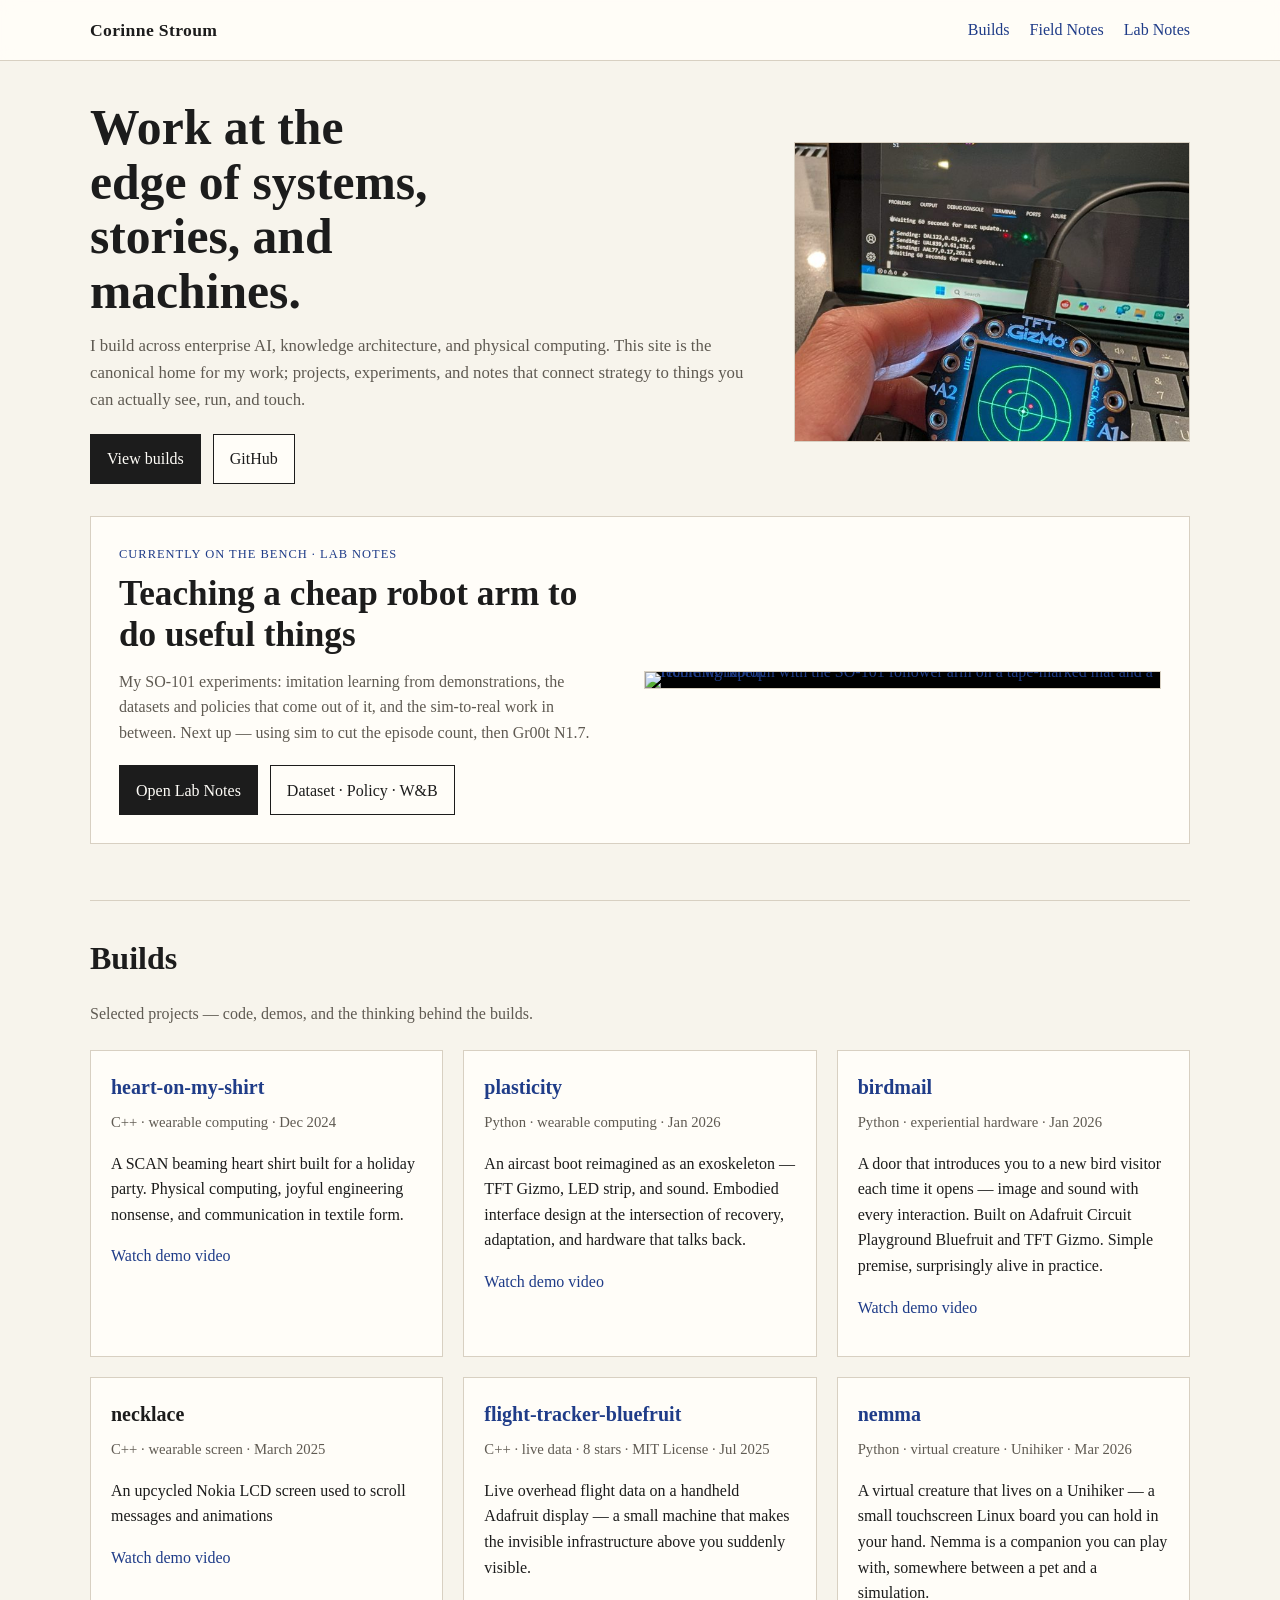
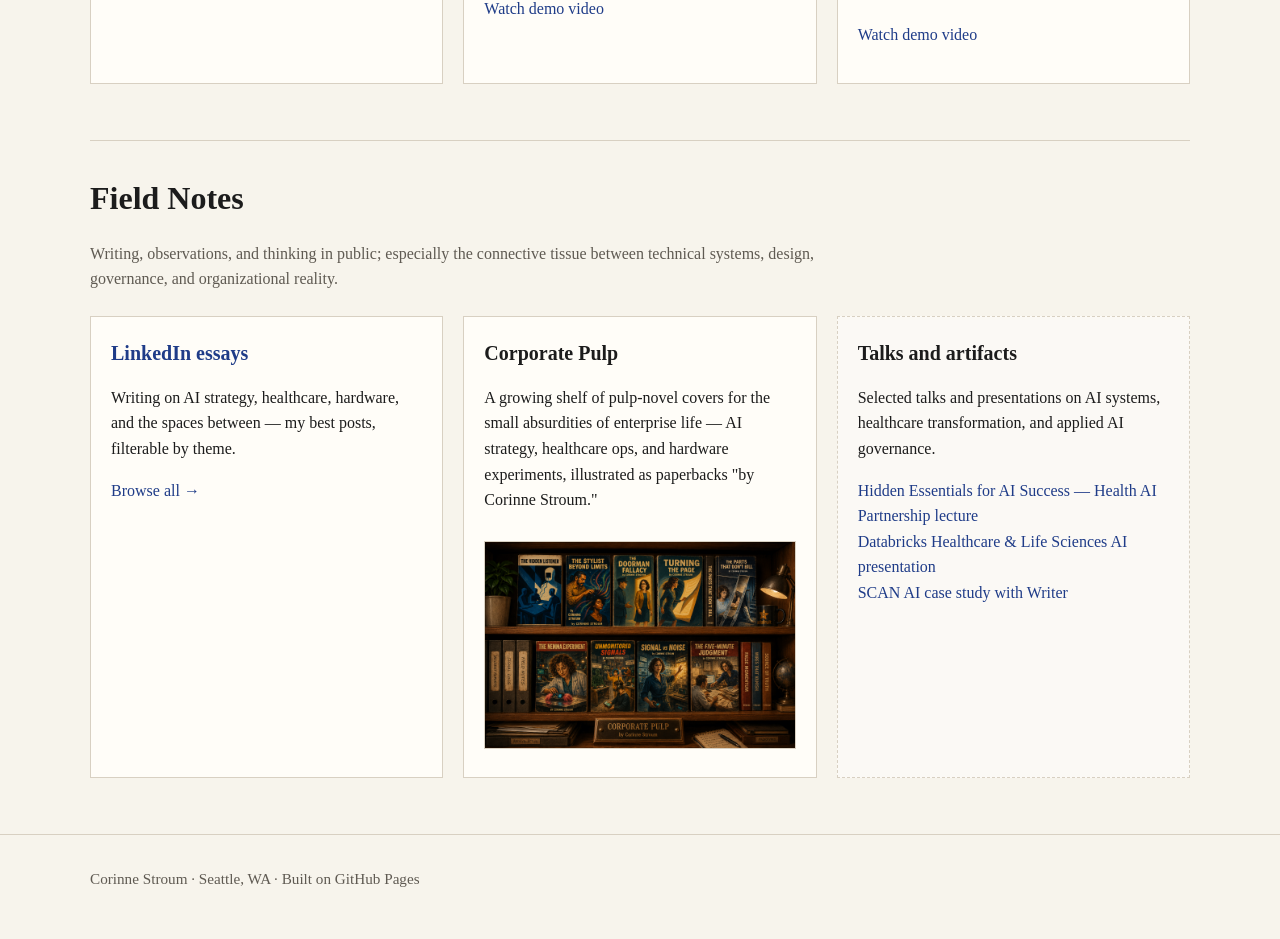
==== index.html @ cf86ada5 "Wire SO-101 photos and training infographic into Lab Notes Replaces the Progress placeholders with t" ====
<!DOCTYPE html>
<html lang="en">
<head>
  <meta charset="UTF-8" />
  <meta name="viewport" content="width=device-width, initial-scale=1.0" />
  <title>Corinne Stroum</title>
  <style>
    :root {
      --bg: #f7f4ec;
      --paper: #fffdf8;
      --ink: #1c1c1c;
      --muted: #5f5a52;
      --line: #d8d0c2;
      --accent: #1f3c88;
      --max: 1100px;
    }

    * {
      box-sizing: border-box;
    }

    html {
      scroll-behavior: smooth;
    }

    body {
      margin: 0;
      font-family: Georgia, "Times New Roman", serif;
      background: var(--bg);
      color: var(--ink);
      line-height: 1.6;
    }

    a {
      color: var(--accent);
      text-decoration: none;
    }

    a:hover {
      text-decoration: underline;
    }

    .wrap {
      width: min(92%, var(--max));
      margin: 0 auto;
    }

    header {
      border-bottom: 1px solid var(--line);
      background: rgba(255, 253, 248, 0.92);
      position: sticky;
      top: 0;
      backdrop-filter: blur(8px);
    }

    nav {
      display: flex;
      justify-content: space-between;
      align-items: center;
      padding: 1rem 0;
      gap: 1rem;
    }

    nav .name {
      font-size: 1.1rem;
      font-weight: bold;
      letter-spacing: 0.02em;
    }

    nav ul {
      list-style: none;
      display: flex;
      gap: 1.25rem;
      padding: 0;
      margin: 0;
      flex-wrap: wrap;
    }

    .hero {
      padding: 2.5rem 0 2rem;
      display: grid;
      grid-template-columns: 1.7fr 1fr;
      gap: 2rem;
      align-items: center;
    }

    .hero-image img {
      width: 100%;
      height: auto;
      max-height: 300px;
      object-fit: cover;
      border: 1px solid var(--line);
      display: block;
    }

    @media (max-width: 760px) {
      .hero {
        grid-template-columns: 1fr;
      }
      .hero-image {
        order: -1;
      }
    }

    .hero h1 {
      font-size: clamp(1.9rem, 4vw, 3.1rem);
      line-height: 1.1;
      margin: 0 0 0.85rem;
      max-width: 14ch;
    }

    .hero p {
      max-width: 52rem;
      font-size: 1.05rem;
      color: var(--muted);
      margin: 0 0 1.25rem;
    }

    .hero-links {
      display: flex;
      flex-wrap: wrap;
      gap: 0.75rem;
    }

    .feature {
      display: grid;
      grid-template-columns: 1fr 1.05fr;
      gap: 2rem;
      align-items: center;
      background: var(--paper);
      border: 1px solid var(--line);
      padding: 1.75rem;
    }

    .feature .kicker {
      text-transform: uppercase;
      letter-spacing: 0.08em;
      font-size: 0.78rem;
      color: var(--accent);
      margin-bottom: 0.6rem;
    }

    .feature h2 {
      font-size: clamp(1.6rem, 3vw, 2.2rem);
      line-height: 1.15;
      margin: 0 0 0.85rem;
    }

    .feature p {
      color: var(--muted);
      margin: 0 0 1.25rem;
    }

    .feature-media {
      display: block;
      border: 1px solid var(--line);
      background: #000;
      line-height: 0;
    }

    .feature-media img {
      width: 100%;
      height: 100%;
      max-height: 320px;
      object-fit: cover;
      display: block;
    }

    @media (max-width: 760px) {
      .feature {
        grid-template-columns: 1fr;
      }
      .feature-media {
        order: -1;
        min-height: 180px;
      }
    }

    .button {
      display: inline-block;
      padding: 0.7rem 1rem;
      border: 1px solid var(--ink);
      background: var(--paper);
      color: var(--ink);
    }

    .button.primary {
      background: var(--ink);
      color: var(--paper);
    }

    section {
      padding: 2rem 0 3.5rem;
      border-top: 1px solid var(--line);
    }

    section h2 {
      font-size: 2rem;
      margin: 0 0 0.75rem;
    }

    .section-intro {
      color: var(--muted);
      max-width: 48rem;
      margin-bottom: 1.5rem;
    }

    .grid {
      display: grid;
      grid-template-columns: repeat(auto-fit, minmax(280px, 1fr));
      gap: 1.25rem;
    }

    .card {
      background: var(--paper);
      border: 1px solid var(--line);
      padding: 1.25rem;
      min-height: 220px;
    }

    .card h3 {
      margin-top: 0;
      margin-bottom: 0.5rem;
      font-size: 1.25rem;
    }

    .meta {
      font-size: 0.92rem;
      color: var(--muted);
      margin-bottom: 0.75rem;
    }

    .placeholder {
      border: 1px dashed var(--line);
      background: rgba(255,255,255,0.45);
    }

    footer {
      border-top: 1px solid var(--line);
      padding: 2rem 0 3rem;
      color: var(--muted);
      font-size: 0.95rem;
    }
  </style>
</head>
<body>
  <header>
    <div class="wrap">
      <nav>
        <div class="name">Corinne Stroum</div>
        <ul>
          <li><a href="#builds">Builds</a></li>
          <li><a href="#field-notes">Field Notes</a></li>
          <li><a href="lab-notes.html">Lab Notes</a></li>
        </ul>
      </nav>
    </div>
  </header>

  <main class="wrap">
    <section class="hero" id="top" style="border-top: none;">
      <div>
        <h1>Work at the edge of systems, stories, and machines.</h1>
        <p>
          I build across enterprise AI, knowledge architecture, and physical computing.
          This site is the canonical home for my work; projects, experiments, and notes
          that connect strategy to things you can actually see, run, and touch.
        </p>
        <div class="hero-links">
          <a class="button primary" href="#builds">View builds</a>
          <a class="button" href="https://github.com/cpstroum" target="_blank" rel="noreferrer">GitHub</a>
        </div>
      </div>
      <div class="hero-image">
        <img src="featured_images/flight-tracker-hero.jpg" alt="Holding a TFT Gizmo display showing a live flight radar, built on the flight-tracker-bluefruit project"/>
      </div>
    </section>

    <section id="featured" style="border-top: none; padding-top: 0;">
      <div class="feature">
        <div>
          <div class="kicker">Currently on the bench · Lab Notes</div>
          <h2>Teaching a cheap robot arm to do useful things</h2>
          <p>
            My SO-101 experiments: imitation learning from demonstrations, the datasets and policies
            that come out of it, and the sim-to-real work in between. Next up — using sim to cut the
            episode count, then Gr00t N1.7.
          </p>
          <div class="hero-links">
            <a class="button primary" href="lab-notes.html">Open Lab Notes</a>
            <a class="button" href="lab-notes.html#resources">Dataset · Policy · W&amp;B</a>
          </div>
        </div>
        <a class="feature-media" href="lab-notes.html" aria-label="Open Lab Notes">
          <img src="featured_images/so101-workspace.jpg" alt="Home workbench with the SO-101 follower arm on a tape-marked mat and a recording laptop" />
        </a>
      </div>
    </section>

    <section id="builds">
      <h2>Builds</h2>
      <p class="section-intro">
        Selected projects — code, demos, and the thinking behind the builds.
      </p>

      <div class="grid">
        <article class="card">
          <h3><a href="https://github.com/cpstroum/heart-on-my-shirt" target="_blank" rel="noreferrer">heart-on-my-shirt</a></h3>
          <div class="meta">C++ · wearable computing · Dec 2024</div>
          <p>
            A SCAN beaming heart shirt built for a holiday party. Physical computing, joyful engineering nonsense,
            and communication in textile form.
          </p>
          <p><a href="https://www.youtube.com/shorts/X5aVGgbqIVI?feature=share" target="_blank" rel="noreferrer">Watch demo video</a></p>          
        </article>

        <article class="card">
          <h3><a href="https://github.com/cpstroum/plasticity" target="_blank" rel="noreferrer">plasticity</a></h3>
          <div class="meta">Python · wearable computing · Jan 2026</div>
          <p>
            An aircast boot reimagined as an exoskeleton — TFT Gizmo, LED strip, and sound. Embodied interface design
            at the intersection of recovery, adaptation, and hardware that talks back.
          </p>
          <p><a href="https://youtube.com/shorts/4lvDuCM7rYA?feature=share" target="_blank" rel="noreferrer">Watch demo video</a></p>
        </article>

        <article class="card">
          <h3><a href="https://github.com/cpstroum/birdmail" target="_blank" rel="noreferrer">birdmail</a></h3>
          <div class="meta">Python · experiential hardware · Jan 2026</div>
          <p>
            A door that introduces you to a new bird visitor each time it opens — image and sound with every
            interaction. Built on Adafruit Circuit Playground Bluefruit and TFT Gizmo. Simple premise,
            surprisingly alive in practice.
          </p>
          <p><a href="https://youtube.com/shorts/HmwSf9EpsDc" target="_blank" rel="noreferrer">Watch demo video</a></p>
        </article>
        <article class="card">
          <h3>necklace</h3>
          <div class="meta">C++ · wearable screen · March 2025</div>
          <p>
            An upcycled Nokia LCD screen used to scroll messages and animations
          </p>
          <p><a href="https://www.youtube.com/shorts/i9IcgzRyMqg?feature=share" target="_blank" rel="noreferrer">Watch demo video</a></p>
        </article>
        <article class="card">
          <h3><a href="https://github.com/cpstroum/flight-tracker-bluefruit" target="_blank" rel="noreferrer">flight-tracker-bluefruit</a></h3>
          <div class="meta">C++ · live data · 8 stars · MIT License · Jul 2025</div>
          <p>
            Live overhead flight data on a handheld Adafruit display — a small machine that makes the invisible
            infrastructure above you suddenly visible.
          </p>
          <p><a href="https://youtube.com/shorts/nHk_PbUhS0o" target="_blank" rel="noreferrer">Watch demo video</a></p>
        </article>

        <article class="card">
          <h3><a href="https://github.com/cpstroum/nemma" target="_blank" rel="noreferrer">nemma</a></h3>
          <div class="meta">Python · virtual creature · Unihiker · Mar 2026</div>
          <p>
            A virtual creature that lives on a Unihiker — a small touchscreen Linux board you can hold in your hand.
            Nemma is a companion you can play with, somewhere between a pet and a simulation.
          </p>
          <p><a href="https://youtube.com/shorts/nHk_PbUhS0o?si=_15LoXSzSo2UAEq4" target="_blank" rel="noreferrer">Watch demo video</a></p>
        </article>
      </div>
    </section>

    <section id="field-notes">
      <h2>Field Notes</h2>
      <p class="section-intro">
        Writing, observations, and thinking in public; especially the connective tissue between technical systems, design,
        governance, and organizational reality.
      </p>

      <div class="grid">
        <article class="card">
          <h3><a href="writing.html">LinkedIn essays</a></h3>
          <p>Writing on AI strategy, healthcare, hardware, and the spaces between — my best posts, filterable by theme.</p>
          <p style="margin-top:0.75rem"><a href="writing.html">Browse all →</a></p>
        </article>
        
        <article class="card">
          <h3>Corporate Pulp</h3>
          <p>
            A growing shelf of pulp-novel covers for the small absurdities of enterprise life — AI strategy,
            healthcare ops, and hardware experiments, illustrated as paperbacks "by Corinne Stroum."
          </p>
          <a href="writing.html?theme=Corporate%20Pulp"><img src="featured_images/bookshelf.png" alt="Shelf of illustrated pulp-novel covers titled Corporate Pulp by Corinne Stroum" style="width:100%; height:auto; border:1px solid var(--line); margin-top:0.75rem;"/></a>
        </article>

        <article class="card placeholder">
          <h3>Talks and artifacts</h3>
          <p>
            Selected talks and presentations on AI systems, healthcare transformation, and applied AI governance.
          </p>
          <p>
            <a href="https://healthaipartnership.org/insight/hidden-essentials-for-ai-success" target="_blank" rel="noreferrer">Hidden Essentials for AI Success — Health AI Partnership lecture</a><br>
            <a href="https://youtu.be/_m02m-4pzvY" target="_blank" rel="noreferrer">Databricks Healthcare & Life Sciences AI presentation</a><br>
            <a href="https://writer.com/blog/scan-customer-story/" target="_blank" rel="noreferrer">SCAN AI case study with Writer</a>
          </p>
        </article>
      </div>
    </section>

  </main>

  <footer>
    <div class="wrap">
      Corinne Stroum · Seattle, WA · Built on GitHub Pages
    </div>
  </footer>
</body>
</html>
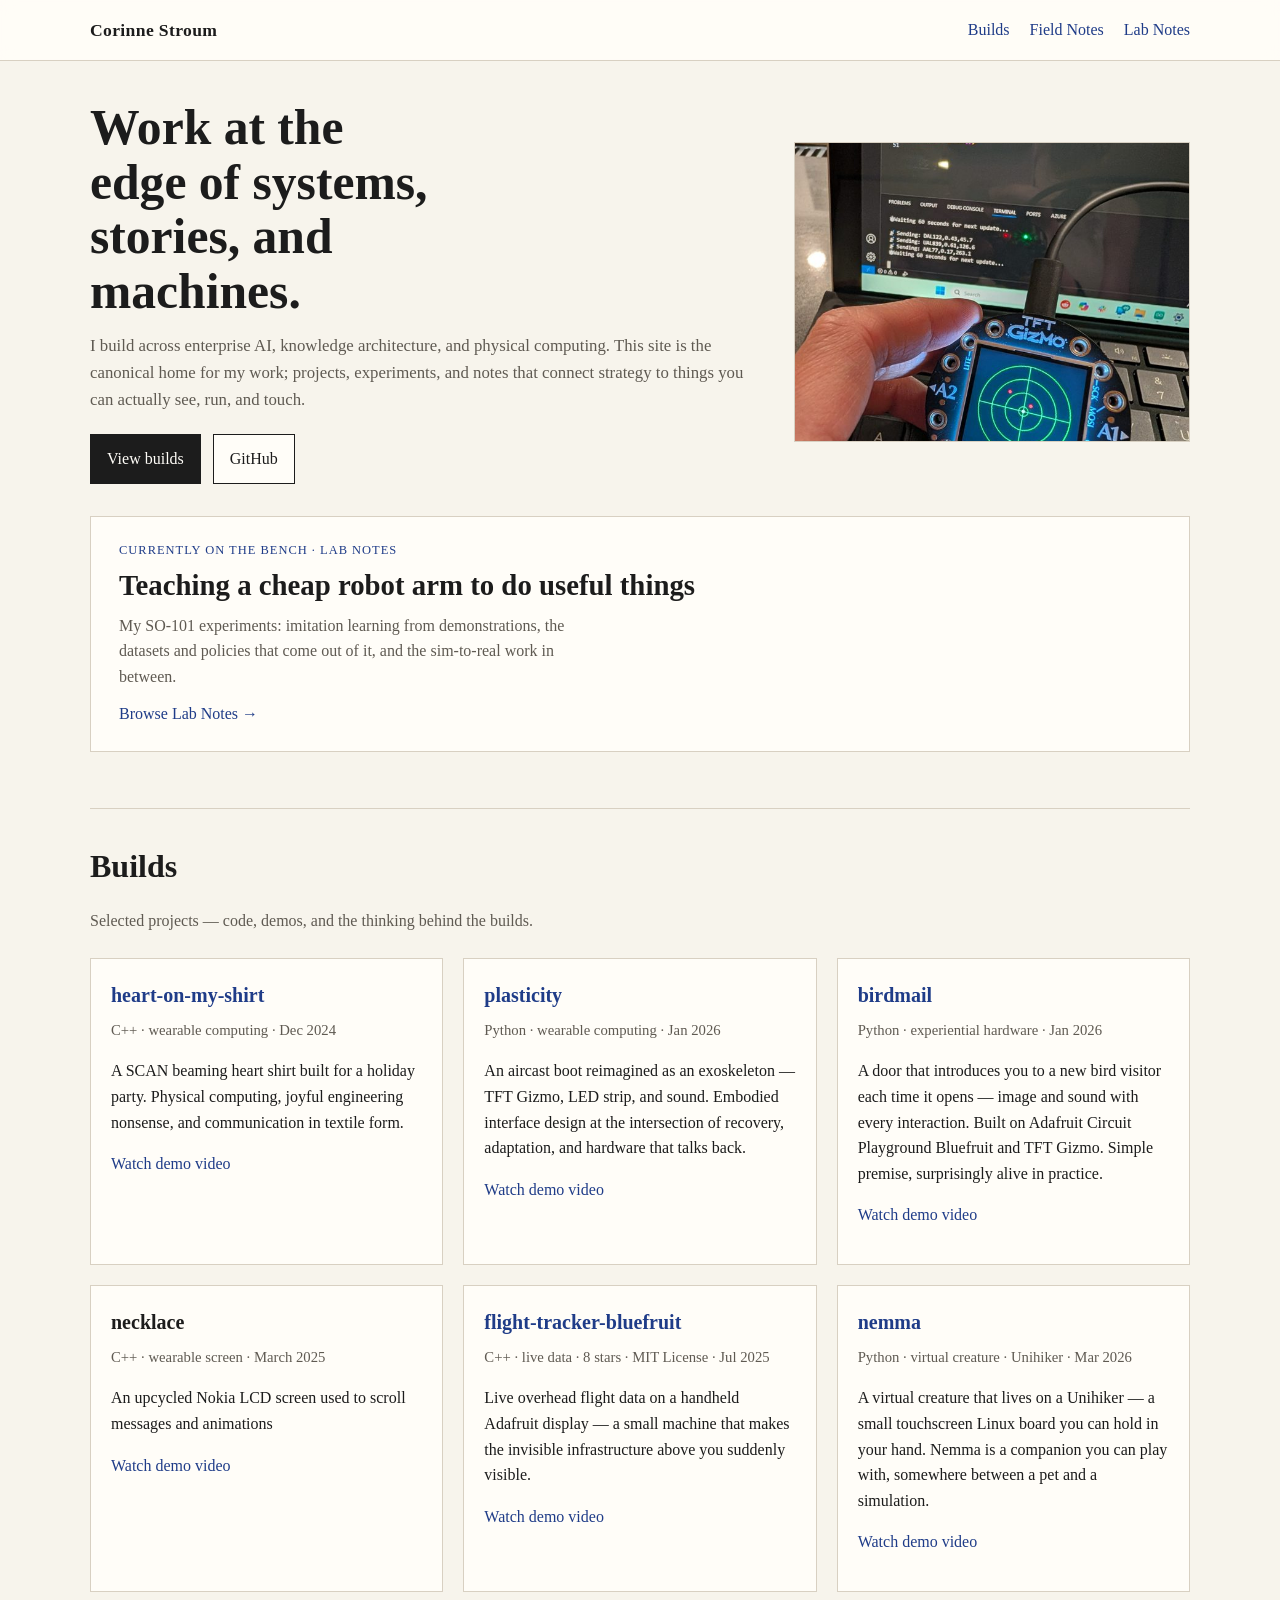
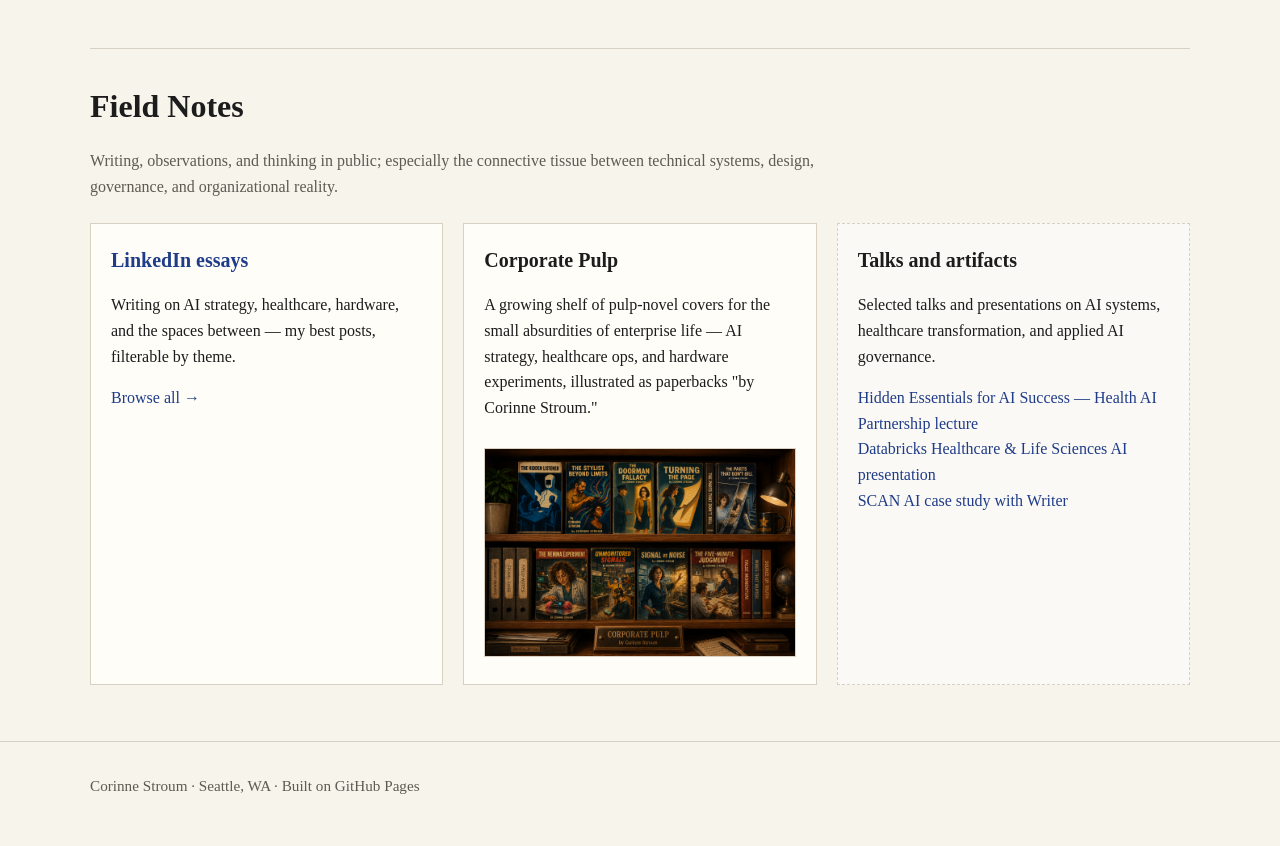
==== commit 6e00ea79: "Slim the homepage Lab Notes teaser to text only The full-width feature band duplicated the workbench" ====
--- a/index.html
+++ b/index.html
@@ -123,13 +123,9 @@
     }
 
     .feature {
-      display: grid;
-      grid-template-columns: 1fr 1.05fr;
-      gap: 2rem;
-      align-items: center;
       background: var(--paper);
       border: 1px solid var(--line);
-      padding: 1.75rem;
+      padding: 1.5rem 1.75rem;
     }
 
     .feature .kicker {
@@ -137,43 +133,19 @@
       letter-spacing: 0.08em;
       font-size: 0.78rem;
       color: var(--accent);
-      margin-bottom: 0.6rem;
+      margin-bottom: 0.5rem;
     }
 
     .feature h2 {
-      font-size: clamp(1.6rem, 3vw, 2.2rem);
-      line-height: 1.15;
-      margin: 0 0 0.85rem;
+      font-size: clamp(1.4rem, 2.5vw, 1.8rem);
+      line-height: 1.2;
+      margin: 0 0 0.6rem;
     }
 
     .feature p {
       color: var(--muted);
-      margin: 0 0 1.25rem;
-    }
-
-    .feature-media {
-      display: block;
-      border: 1px solid var(--line);
-      background: #000;
-      line-height: 0;
-    }
-
-    .feature-media img {
-      width: 100%;
-      height: 100%;
-      max-height: 320px;
-      object-fit: cover;
-      display: block;
-    }
-
-    @media (max-width: 760px) {
-      .feature {
-        grid-template-columns: 1fr;
-      }
-      .feature-media {
-        order: -1;
-        min-height: 180px;
-      }
+      margin: 0 0 0.75rem;
+      max-width: 60ch;
     }
 
     .button {
@@ -278,22 +250,13 @@
 
     <section id="featured" style="border-top: none; padding-top: 0;">
       <div class="feature">
-        <div>
-          <div class="kicker">Currently on the bench · Lab Notes</div>
-          <h2>Teaching a cheap robot arm to do useful things</h2>
-          <p>
-            My SO-101 experiments: imitation learning from demonstrations, the datasets and policies
-            that come out of it, and the sim-to-real work in between. Next up — using sim to cut the
-            episode count, then Gr00t N1.7.
-          </p>
-          <div class="hero-links">
-            <a class="button primary" href="lab-notes.html">Open Lab Notes</a>
-            <a class="button" href="lab-notes.html#resources">Dataset · Policy · W&amp;B</a>
-          </div>
-        </div>
-        <a class="feature-media" href="lab-notes.html" aria-label="Open Lab Notes">
-          <img src="featured_images/so101-workspace.jpg" alt="Home workbench with the SO-101 follower arm on a tape-marked mat and a recording laptop" />
-        </a>
+        <div class="kicker">Currently on the bench · Lab Notes</div>
+        <h2>Teaching a cheap robot arm to do useful things</h2>
+        <p>
+          My SO-101 experiments: imitation learning from demonstrations, the datasets and policies
+          that come out of it, and the sim-to-real work in between.
+        </p>
+        <a href="lab-notes.html">Browse Lab Notes →</a>
       </div>
     </section>
 
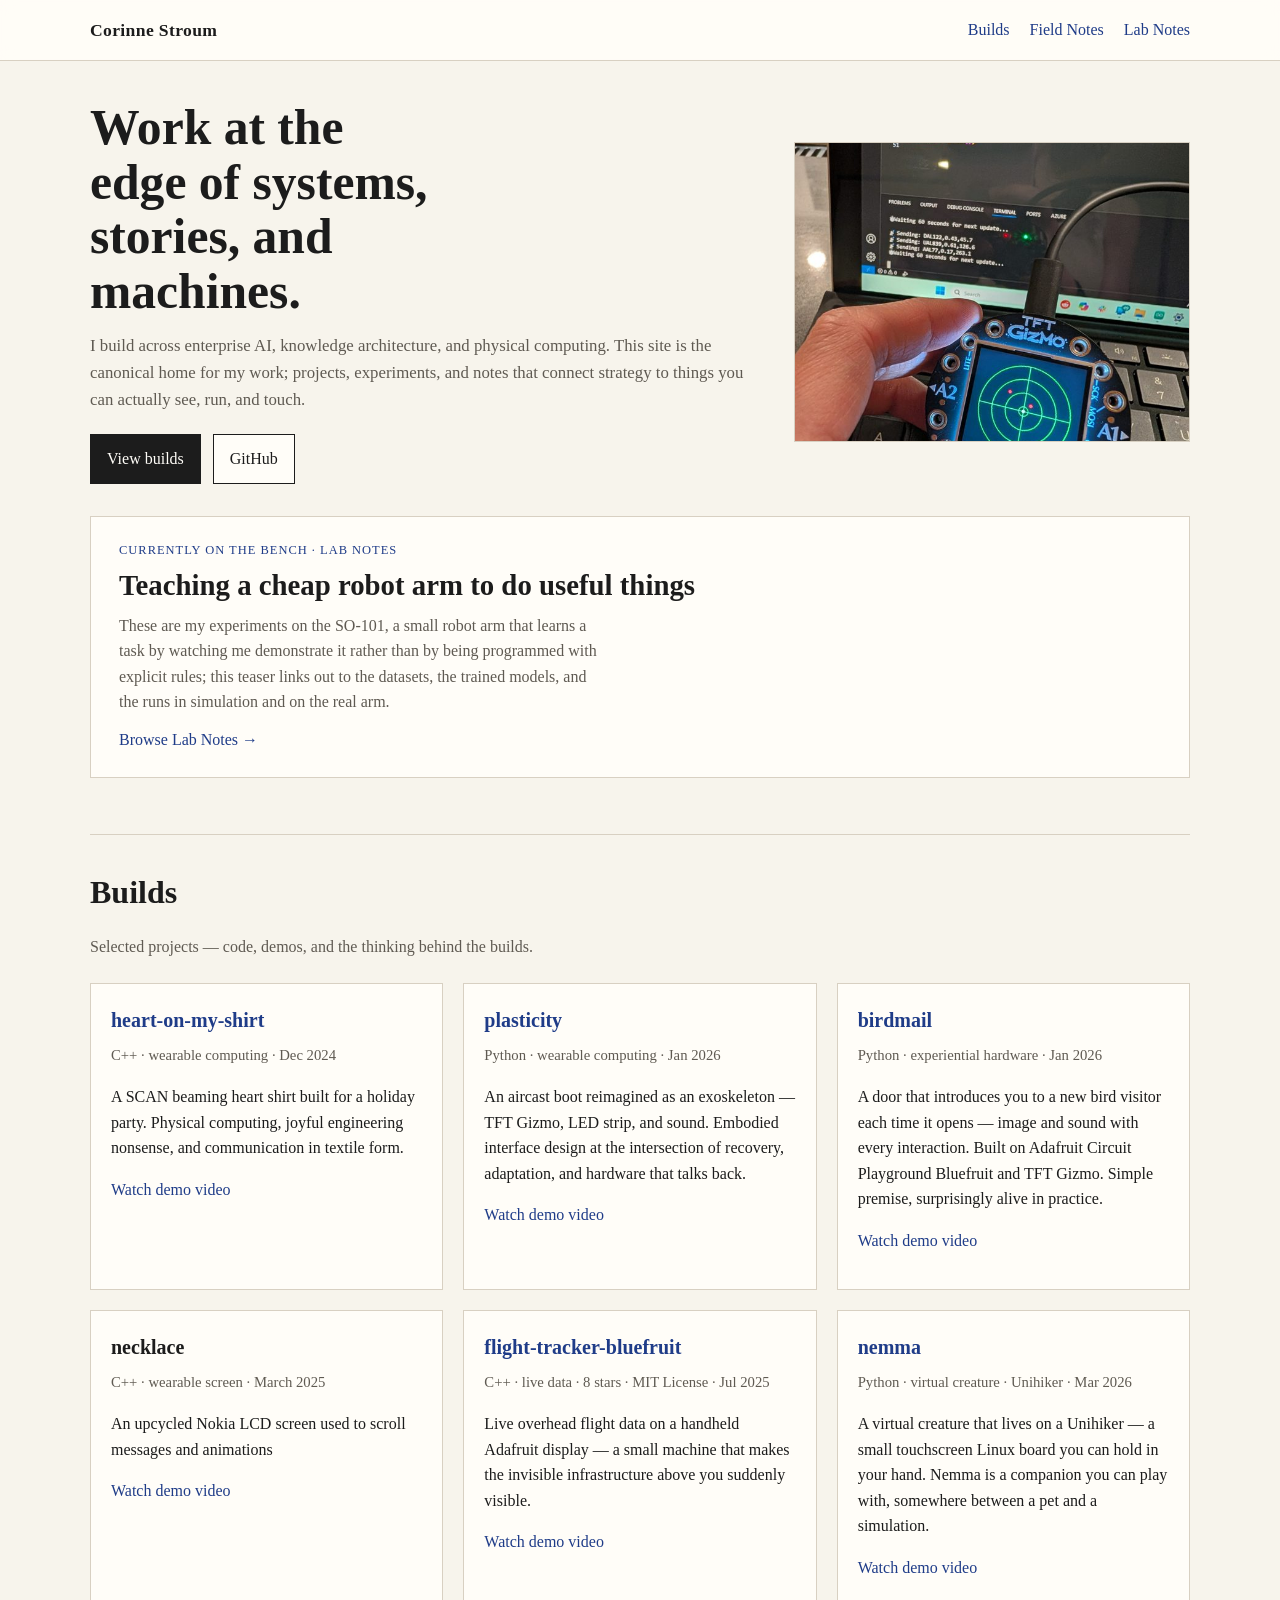
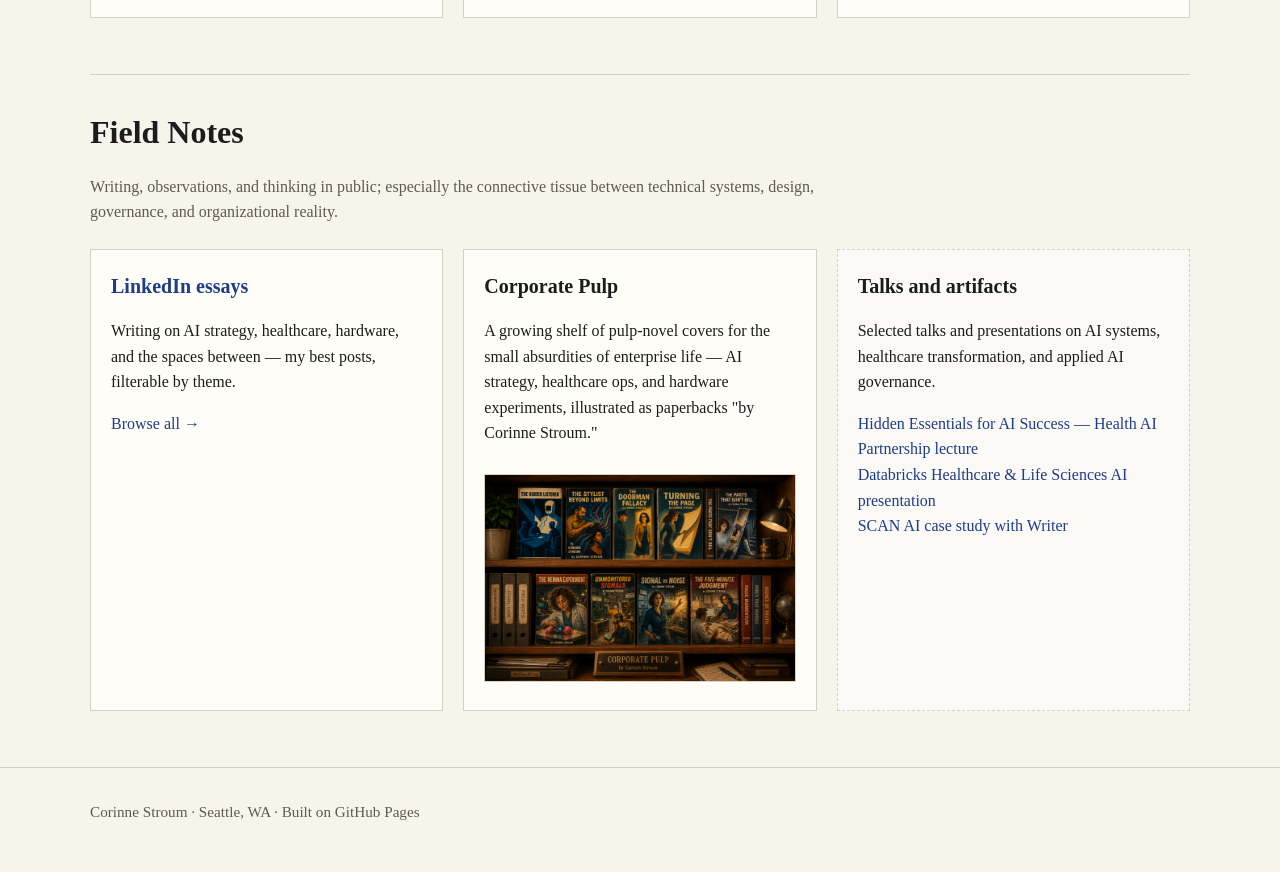
==== commit 9cad7eb8: "Rewrite Lab Notes copy to match voice: no em dashes, longer sentences Rewrites all prose on lab-note" ====
--- a/index.html
+++ b/index.html
@@ -253,8 +253,9 @@
         <div class="kicker">Currently on the bench · Lab Notes</div>
         <h2>Teaching a cheap robot arm to do useful things</h2>
         <p>
-          My SO-101 experiments: imitation learning from demonstrations, the datasets and policies
-          that come out of it, and the sim-to-real work in between.
+          These are my experiments on the SO-101, a small robot arm that learns a task by watching me
+          demonstrate it rather than by being programmed with explicit rules; this teaser links out to the
+          datasets, the trained models, and the runs in simulation and on the real arm.
         </p>
         <a href="lab-notes.html">Browse Lab Notes →</a>
       </div>
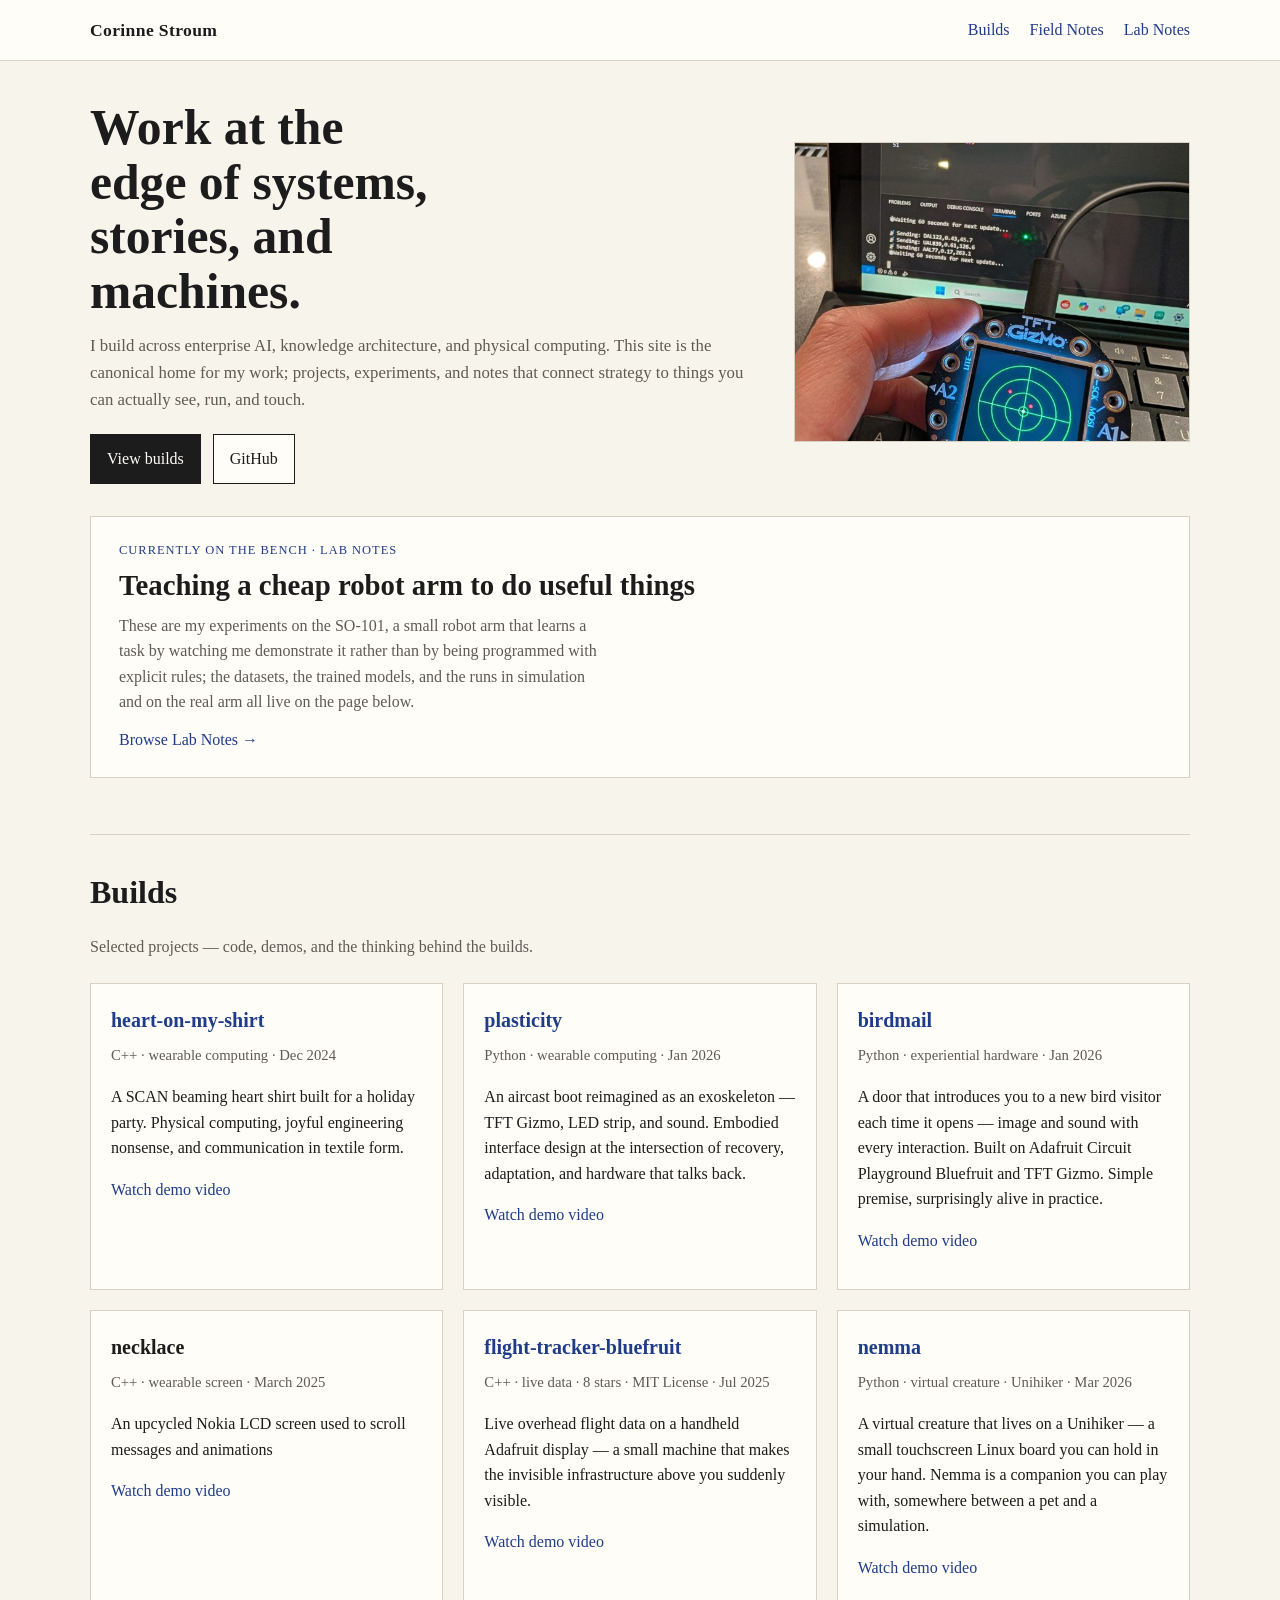
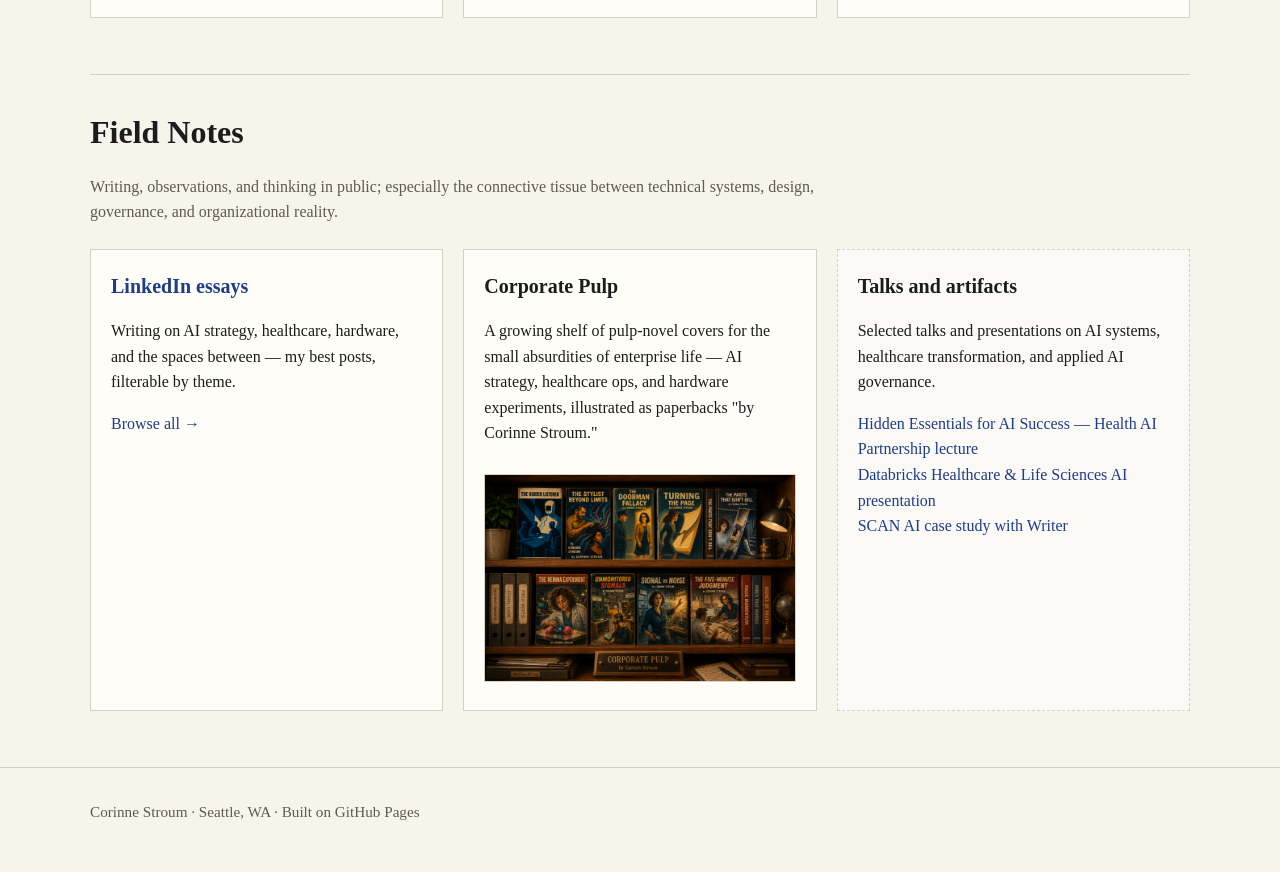
==== commit dd987f7e: "Drop self-referential 'this teaser' phrasing on homepage" ====
--- a/index.html
+++ b/index.html
@@ -254,8 +254,8 @@
         <h2>Teaching a cheap robot arm to do useful things</h2>
         <p>
           These are my experiments on the SO-101, a small robot arm that learns a task by watching me
-          demonstrate it rather than by being programmed with explicit rules; this teaser links out to the
-          datasets, the trained models, and the runs in simulation and on the real arm.
+          demonstrate it rather than by being programmed with explicit rules; the datasets, the trained
+          models, and the runs in simulation and on the real arm all live on the page below.
         </p>
         <a href="lab-notes.html">Browse Lab Notes →</a>
       </div>
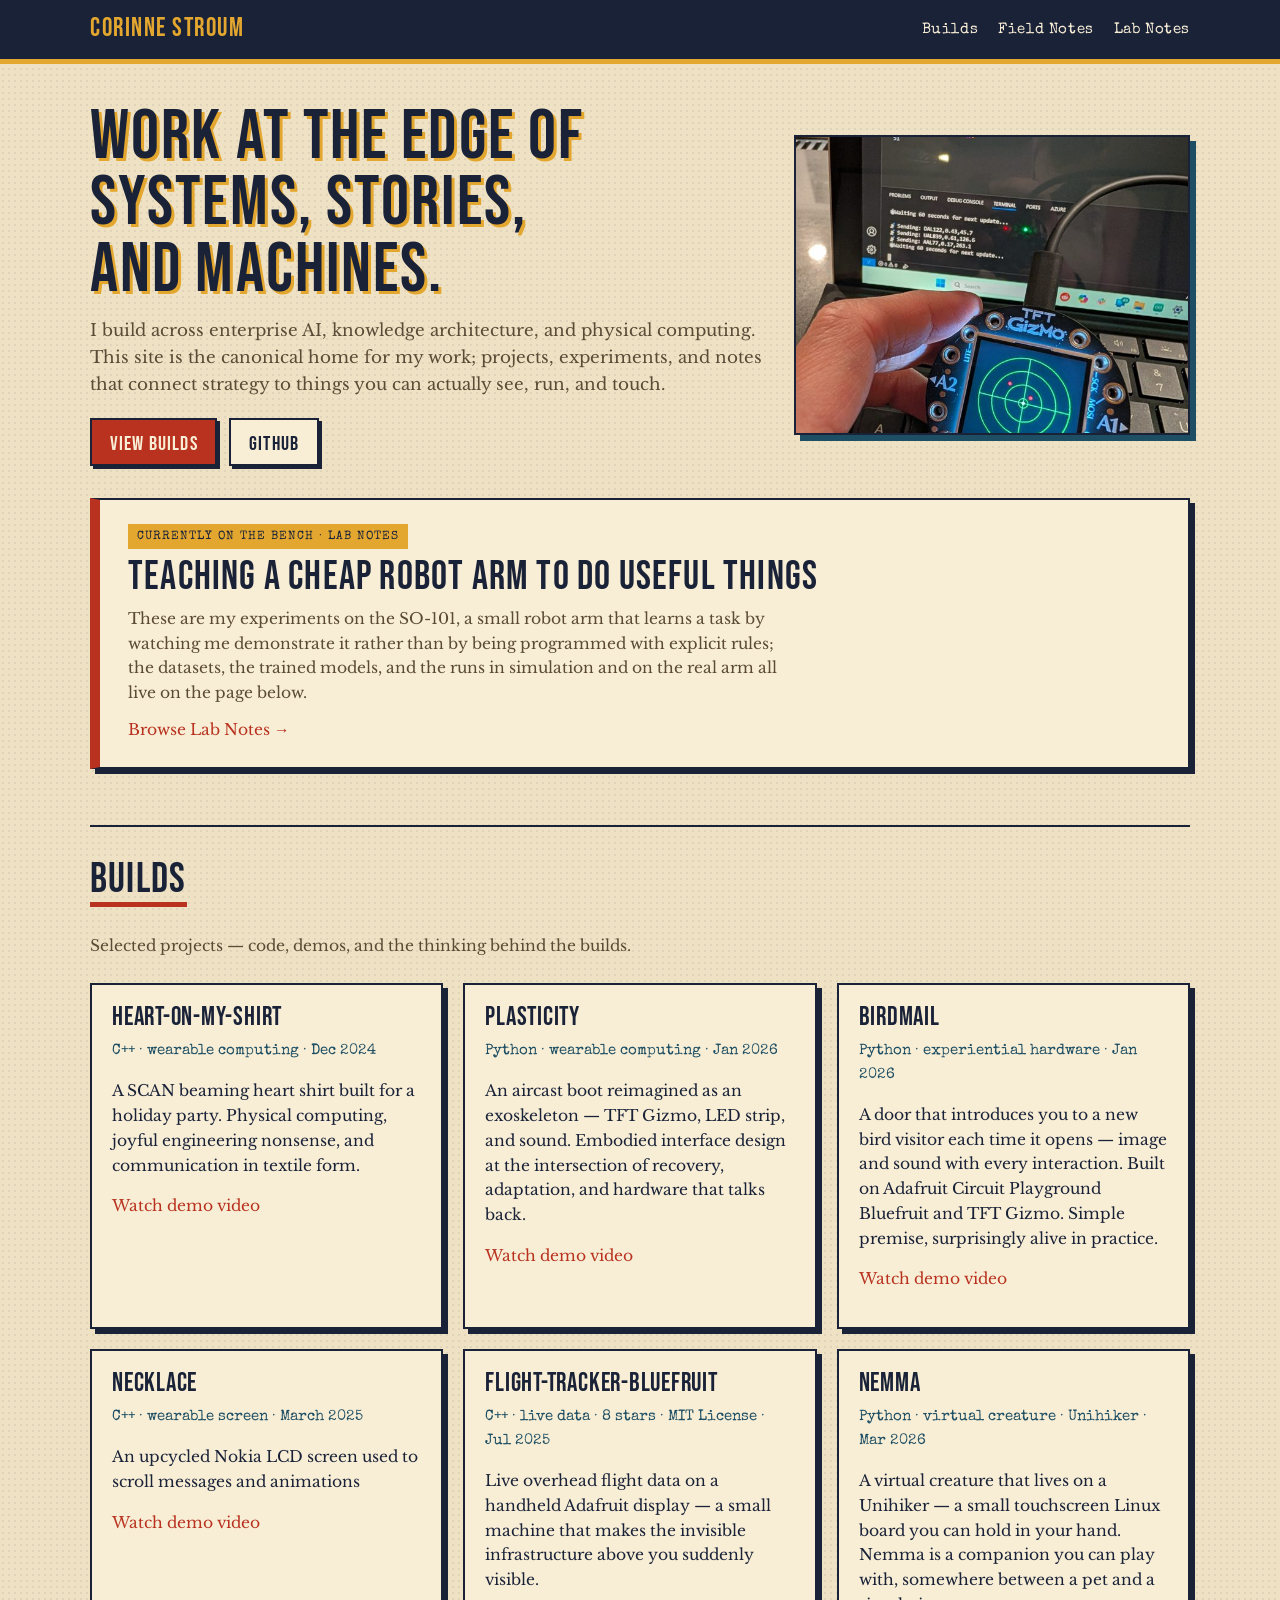
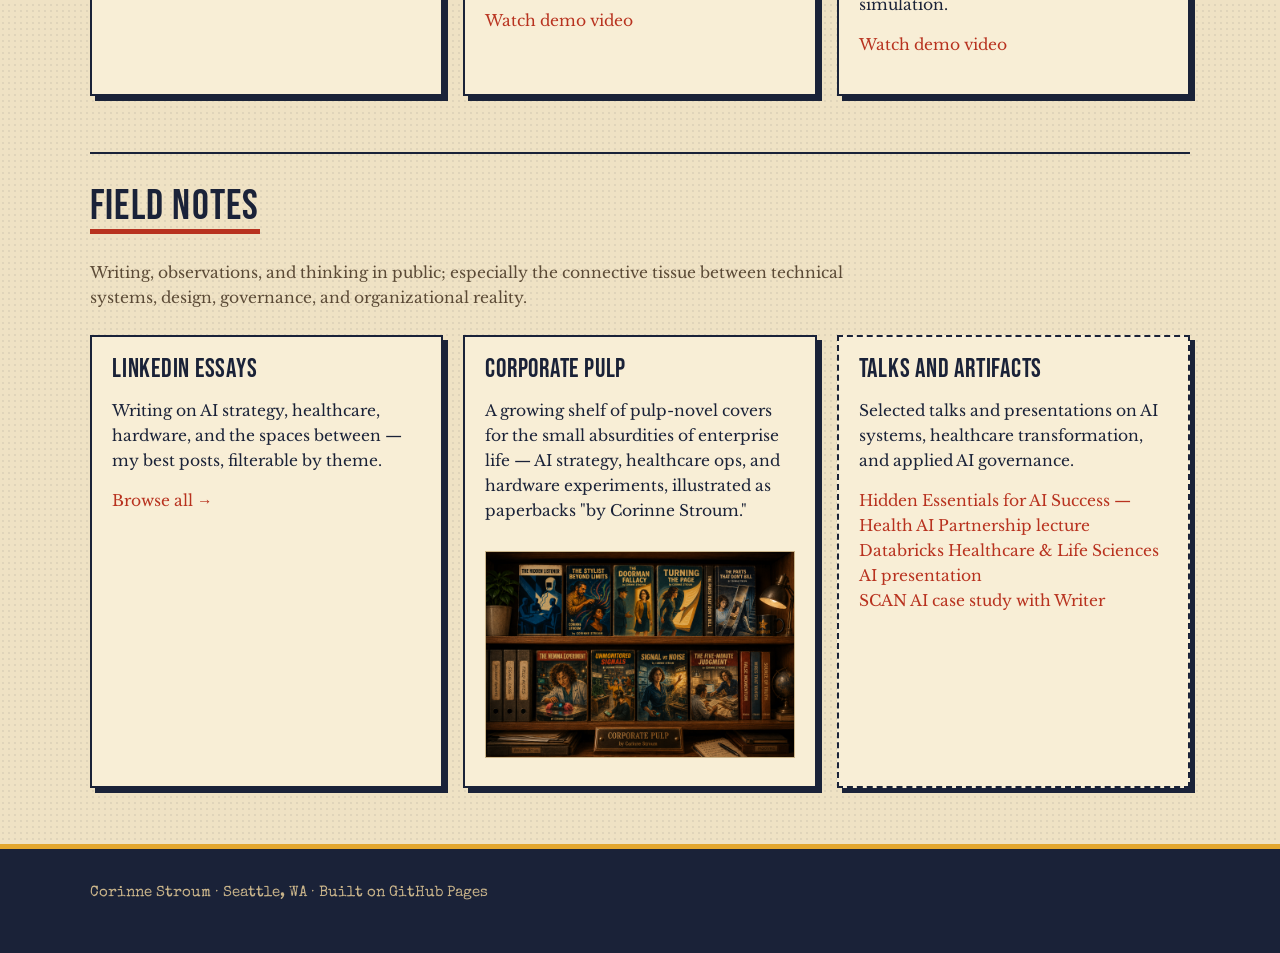
==== commit ad97f6f6: "Add pulp sci-fi theme: vintage paperback colors and type Shared pulp.css overrides colors and fonts " ====
--- a/index.html
+++ b/index.html
@@ -214,6 +214,7 @@
       font-size: 0.95rem;
     }
   </style>
+  <link rel="stylesheet" href="pulp.css" />
 </head>
 <body>
   <header>
--- a/pulp.css
+++ b/pulp.css
@@ -0,0 +1,186 @@
+/* ─────────────────────────────────────────────────────────────
+   Pulp theme — vintage sci-fi paperback overrides.
+   Loaded after each page's inline <style>, so it re-skins colors
+   and type without touching layout. Palette sampled from the
+   Corporate Pulp covers.
+   ───────────────────────────────────────────────────────────── */
+@import url('https://fonts.googleapis.com/css2?family=Bebas+Neue&family=Libre+Baskerville:ital,wght@0,400;0,700;1,400&family=Special+Elite&display=swap');
+
+:root {
+  --bg: #efe2c4;          /* aged newsprint */
+  --paper: #f8eed6;       /* fresh page */
+  --ink: #1a2238;         /* midnight navy-black */
+  --muted: #5b4a36;       /* sepia */
+  --line: #c9b48a;        /* foxed edge */
+  --accent: #b8321f;      /* pulp-cover red */
+  --gold: #e3a72f;        /* title-lettering mustard */
+  --teal: #1d4e63;        /* cover-sky teal */
+  --accent-light: #f3d9a4;
+  --tag-bg: #e7d6b0;
+
+  --display: 'Bebas Neue', 'Oswald', Impact, sans-serif;
+  --type: 'Special Elite', 'Courier New', monospace;
+  --serif: 'Libre Baskerville', Georgia, serif;
+}
+
+/* ── Paper & body type ── */
+body {
+  font-family: var(--serif);
+  font-size: 0.97rem;
+  background-color: var(--bg);
+  background-image: radial-gradient(rgba(26, 34, 56, 0.07) 1px, transparent 1.3px);
+  background-size: 6px 6px;           /* faint halftone */
+}
+
+a { color: var(--accent); }
+a:hover { text-decoration-color: var(--gold); text-decoration-thickness: 2px; }
+
+/* ── Masthead ── */
+header {
+  background: var(--ink) !important;
+  border-bottom: 5px solid var(--gold);
+  z-index: 100;
+}
+header a, nav ul a { color: var(--paper); }
+nav ul a {
+  font-family: var(--type);
+  font-size: 0.92rem;
+  letter-spacing: 0.04em;
+}
+nav ul a:hover { color: var(--gold); text-decoration: none; }
+nav .name, .nav-name, nav .name a, .nav-name a {
+  font-family: var(--display);
+  font-weight: 400;
+  font-size: 1.6rem;
+  letter-spacing: 0.06em;
+  color: var(--gold) !important;
+  line-height: 1;
+}
+
+/* ── Headlines ── */
+h1, h2, h3,
+.hero h1, .page-hero h1, section h2, .feature h2, .beat h3 {
+  font-family: var(--display);
+  font-weight: 400;
+  letter-spacing: 0.03em;
+  color: var(--ink);
+}
+.hero h1, .page-hero h1 {
+  font-size: clamp(2.6rem, 6vw, 4.4rem);
+  line-height: 0.95;
+  text-shadow: 3px 3px 0 var(--gold);
+}
+section h2 {
+  font-size: 2.6rem;
+  line-height: 1;
+  display: inline-block;
+  border-bottom: 5px solid var(--accent);
+  padding-bottom: 0.1rem;
+}
+.card h3, .resource-list h3, .beat h3 { font-size: 1.6rem; line-height: 1.05; }
+.feature h2 { font-size: clamp(1.9rem, 3.4vw, 2.5rem); line-height: 1; }
+.card h3 a, .resource-list h3 a { color: var(--ink); }
+.card h3 a:hover { color: var(--accent); }
+
+/* ── Typewriter labels ── */
+.kicker, .meta, .tag, .status, .filter-label, .post-count, .results-meta,
+.card-theme, .card-series, figcaption, footer {
+  font-family: var(--type);
+  font-style: normal;
+}
+.feature .kicker, .beat .kicker, .hero .kicker {
+  display: inline-block;
+  background: var(--gold);
+  color: var(--ink);
+  padding: 0.15rem 0.55rem;
+  letter-spacing: 0.08em;
+}
+.meta { color: var(--teal); }
+.card-theme { color: var(--accent); }
+.card-series { color: var(--teal); border-color: var(--teal); }
+.roadmap-item .status { color: var(--accent); }
+
+/* ── Print-offset panels ── */
+.card, .feature, .beat, .resource-list li, .roadmap-item, .infographic-frame {
+  background: var(--paper);
+  border: 2px solid var(--ink);
+  box-shadow: 5px 5px 0 var(--ink);
+}
+.card { transition: transform 0.12s, box-shadow 0.12s; }
+.card:hover {
+  transform: translate(-2px, -2px);
+  box-shadow: 7px 7px 0 var(--accent);
+}
+.feature { border-left: 10px solid var(--accent); }
+.placeholder {
+  background: var(--paper);
+  border-style: dashed;
+}
+
+/* ── Images get a thin ink frame ── */
+.hero-image img, .media-grid img, .beat .photos img, .video-embed, .wandb-embed {
+  border: 2px solid var(--ink);
+}
+.hero-image img { box-shadow: 6px 6px 0 var(--teal); }
+
+/* ── Buttons ── */
+.button {
+  font-family: var(--display);
+  font-size: 1.25rem;
+  letter-spacing: 0.06em;
+  padding: 0.45rem 1.1rem 0.3rem;
+  border: 2px solid var(--ink);
+  background: var(--paper);
+  color: var(--ink);
+  box-shadow: 3px 3px 0 var(--ink);
+}
+.button.primary { background: var(--accent); color: var(--paper); }
+.button:hover { text-decoration: none; transform: translate(-1px, -1px); box-shadow: 4px 4px 0 var(--ink); }
+
+/* ── Section rules ── */
+section { border-top: 2px solid var(--ink); }
+.page-hero { border-bottom: 2px solid var(--ink); }
+
+/* ── Field Notes filters ── */
+.filter-bar {
+  background: rgba(239, 226, 196, 0.97);
+  border-bottom: 2px solid var(--ink);
+}
+.filter-chip {
+  font-family: var(--type);
+  border: 1.5px solid var(--ink);
+  border-radius: 0;
+  color: var(--ink);
+  background: var(--paper);
+}
+.filter-chip:hover { border-color: var(--accent); color: var(--accent); }
+.filter-chip.active { background: var(--accent); border-color: var(--ink); color: var(--paper); }
+.search-wrap input {
+  font-family: var(--type);
+  border: 1.5px solid var(--ink);
+  border-radius: 0;
+}
+.search-wrap input:focus { border-color: var(--accent); }
+.card-image { border-bottom: 2px solid var(--ink); }
+.card-image-placeholder { height: 6px; background: var(--gold); }
+
+/* ── Footer ── */
+footer {
+  background: var(--ink);
+  color: var(--line);
+  border-top: 5px solid var(--gold);
+}
+footer a { color: var(--gold); }
+
+/* ── Fit-and-finish ── */
+.hero h1 { max-width: 18ch; }
+.feature .kicker, .beat .kicker, .hero .kicker { display: block; width: fit-content; }
+.feature h2 { display: block; border-bottom: none; padding-bottom: 0; }
+.filter-bar { top: 63px; }
+nav .name, .nav-name { white-space: nowrap; }
+@media (max-width: 520px) {
+  nav .name, .nav-name { font-size: 1.35rem; }
+  nav ul { gap: 0.7rem; }
+  nav ul a { font-size: 0.78rem; }
+  .hero h1 { max-width: none; }
+}
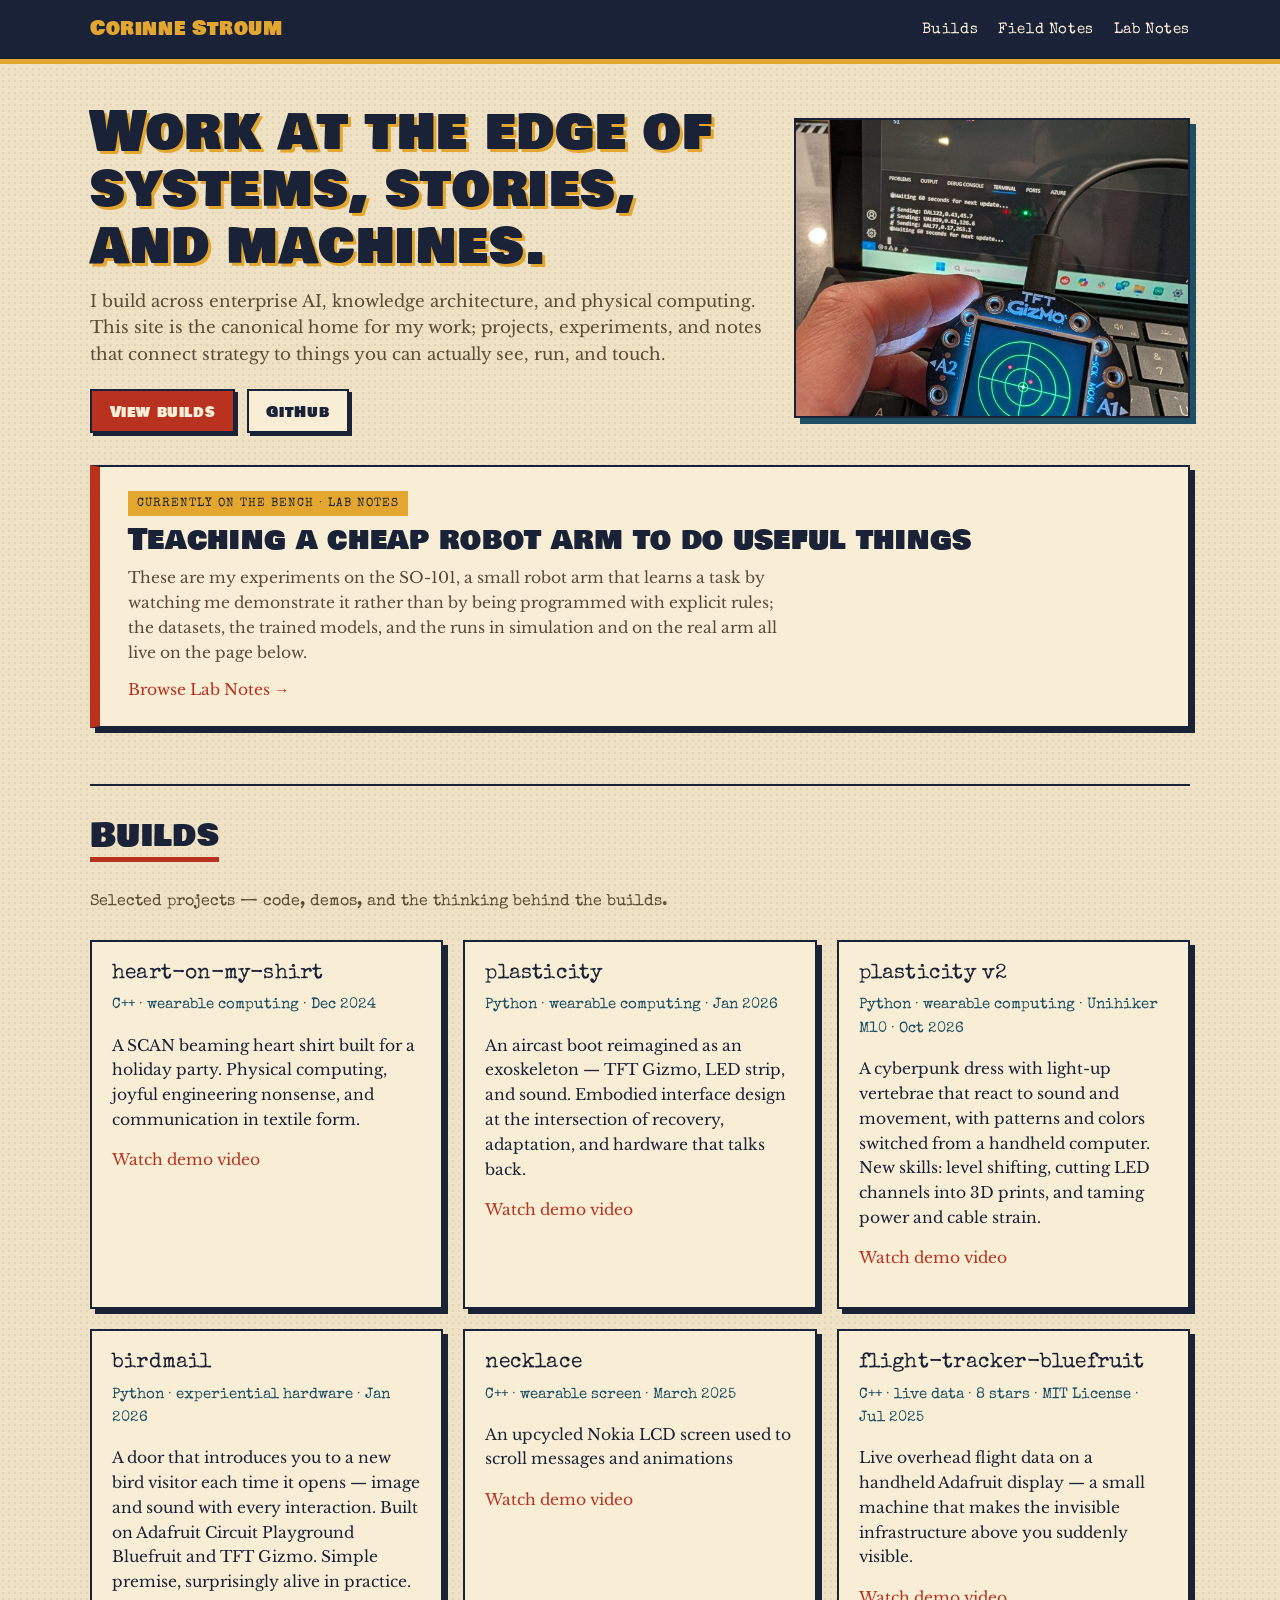
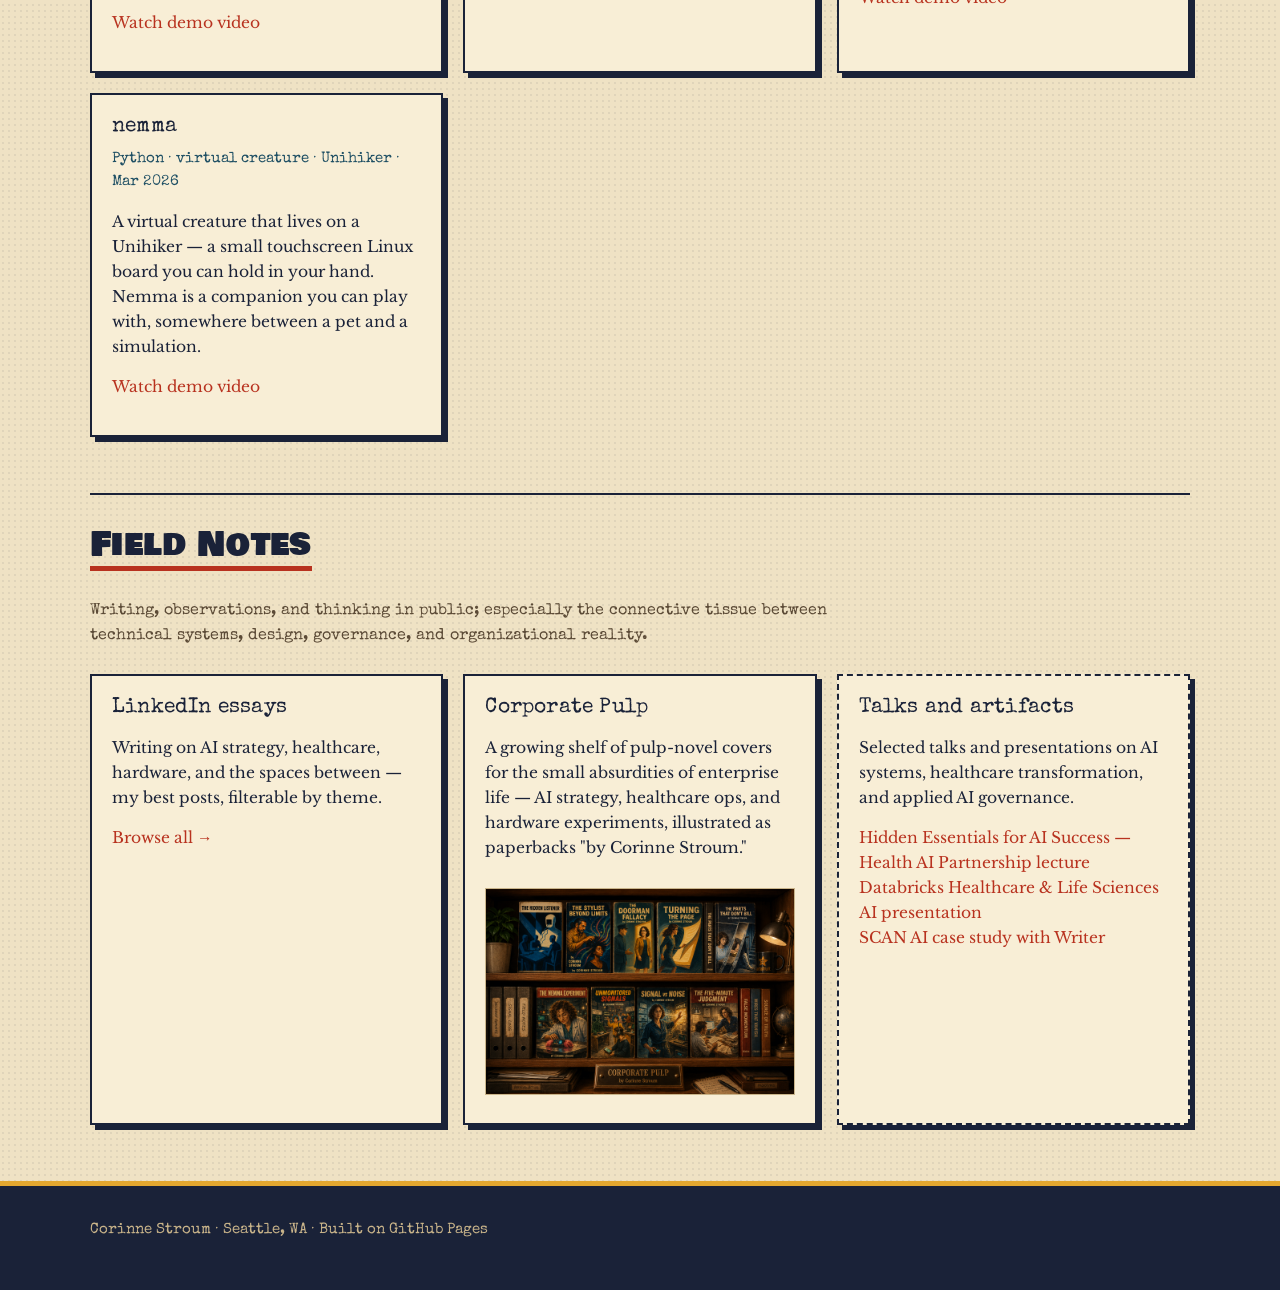
==== commit 12a1d378: "Add 13 new Field Notes posts and Plasticity v2 build Posts from the new_posts staging folder, newest" ====
--- a/index.html
+++ b/index.html
@@ -290,6 +290,17 @@
         </article>
 
         <article class="card">
+          <h3><a href="https://github.com/cpstroum/plasticity-v2" target="_blank" rel="noreferrer">plasticity v2</a></h3>
+          <div class="meta">Python · wearable computing · Unihiker M10 · Oct 2026</div>
+          <p>
+            A cyberpunk dress with light-up vertebrae that react to sound and movement, with patterns and colors
+            switched from a handheld computer. New skills: level shifting, cutting LED channels into 3D prints,
+            and taming power and cable strain.
+          </p>
+          <p><a href="https://www.youtube.com/shorts/pFBPZOs3zG8" target="_blank" rel="noreferrer">Watch demo video</a></p>
+        </article>
+
+        <article class="card">
           <h3><a href="https://github.com/cpstroum/birdmail" target="_blank" rel="noreferrer">birdmail</a></h3>
           <div class="meta">Python · experiential hardware · Jan 2026</div>
           <p>
--- a/pulp.css
+++ b/pulp.css
@@ -4,7 +4,7 @@
    and type without touching layout. Palette sampled from the
    Corporate Pulp covers.
    ───────────────────────────────────────────────────────────── */
-@import url('https://fonts.googleapis.com/css2?family=Bebas+Neue&family=Libre+Baskerville:ital,wght@0,400;0,700;1,400&family=Special+Elite&display=swap');
+@import url('https://fonts.googleapis.com/css2?family=Bowlby+One+SC&family=Libre+Baskerville:ital,wght@0,400;0,700;1,400&family=Special+Elite&display=swap');
 
 :root {
   --bg: #efe2c4;          /* aged newsprint */
@@ -18,7 +18,7 @@
   --accent-light: #f3d9a4;
   --tag-bg: #e7d6b0;
 
-  --display: 'Bebas Neue', 'Oswald', Impact, sans-serif;
+  --display: 'Bowlby One SC', 'Arial Black', Impact, sans-serif;
   --type: 'Special Elite', 'Courier New', monospace;
   --serif: 'Libre Baskerville', Georgia, serif;
 }
@@ -51,34 +51,43 @@
 nav .name, .nav-name, nav .name a, .nav-name a {
   font-family: var(--display);
   font-weight: 400;
-  font-size: 1.6rem;
-  letter-spacing: 0.06em;
+  font-size: 1.25rem;
+  letter-spacing: 0.03em;
   color: var(--gold) !important;
   line-height: 1;
 }
 
 /* ── Headlines ── */
-h1, h2, h3,
-.hero h1, .page-hero h1, section h2, .feature h2, .beat h3 {
+h1, h2,
+.hero h1, .page-hero h1, section h2, .feature h2 {
   font-family: var(--display);
   font-weight: 400;
-  letter-spacing: 0.03em;
+  letter-spacing: 0.01em;
   color: var(--ink);
 }
 .hero h1, .page-hero h1 {
-  font-size: clamp(2.6rem, 6vw, 4.4rem);
-  line-height: 0.95;
+  font-size: clamp(2rem, 4.6vw, 3.4rem);
+  line-height: 1.05;
   text-shadow: 3px 3px 0 var(--gold);
 }
 section h2 {
-  font-size: 2.6rem;
-  line-height: 1;
+  font-size: clamp(1.6rem, 3.4vw, 2.1rem);
+  line-height: 1.1;
   display: inline-block;
   border-bottom: 5px solid var(--accent);
   padding-bottom: 0.1rem;
 }
-.card h3, .resource-list h3, .beat h3 { font-size: 1.6rem; line-height: 1.05; }
-.feature h2 { font-size: clamp(1.9rem, 3.4vw, 2.5rem); line-height: 1; }
+/* Card titles typed out like lab file labels */
+h3, .card h3, .resource-list h3, .beat h3 {
+  font-family: var(--type);
+  font-weight: 400;
+  font-size: 1.3rem;
+  line-height: 1.2;
+  letter-spacing: 0.01em;
+  color: var(--ink);
+}
+.section-intro { font-family: var(--type); font-size: 1rem; }
+.feature h2 { font-size: clamp(1.4rem, 2.6vw, 1.85rem); line-height: 1.1; }
 .card h3 a, .resource-list h3 a { color: var(--ink); }
 .card h3 a:hover { color: var(--accent); }
 
@@ -97,7 +106,7 @@
 }
 .meta { color: var(--teal); }
 .card-theme { color: var(--accent); }
-.card-series { color: var(--teal); border-color: var(--teal); }
+.card-series { color: var(--teal); border-color: var(--teal); align-self: flex-start; }
 .roadmap-item .status { color: var(--accent); }
 
 /* ── Print-offset panels ── */
@@ -126,9 +135,9 @@
 /* ── Buttons ── */
 .button {
   font-family: var(--display);
-  font-size: 1.25rem;
-  letter-spacing: 0.06em;
-  padding: 0.45rem 1.1rem 0.3rem;
+  font-size: 0.95rem;
+  letter-spacing: 0.04em;
+  padding: 0.55rem 1.1rem 0.45rem;
   border: 2px solid var(--ink);
   background: var(--paper);
   color: var(--ink);
@@ -179,7 +188,7 @@
 .filter-bar { top: 63px; }
 nav .name, .nav-name { white-space: nowrap; }
 @media (max-width: 520px) {
-  nav .name, .nav-name { font-size: 1.35rem; }
+  nav .name, .nav-name { font-size: 1.05rem; }
   nav ul { gap: 0.7rem; }
   nav ul a { font-size: 0.78rem; }
   .hero h1 { max-width: none; }
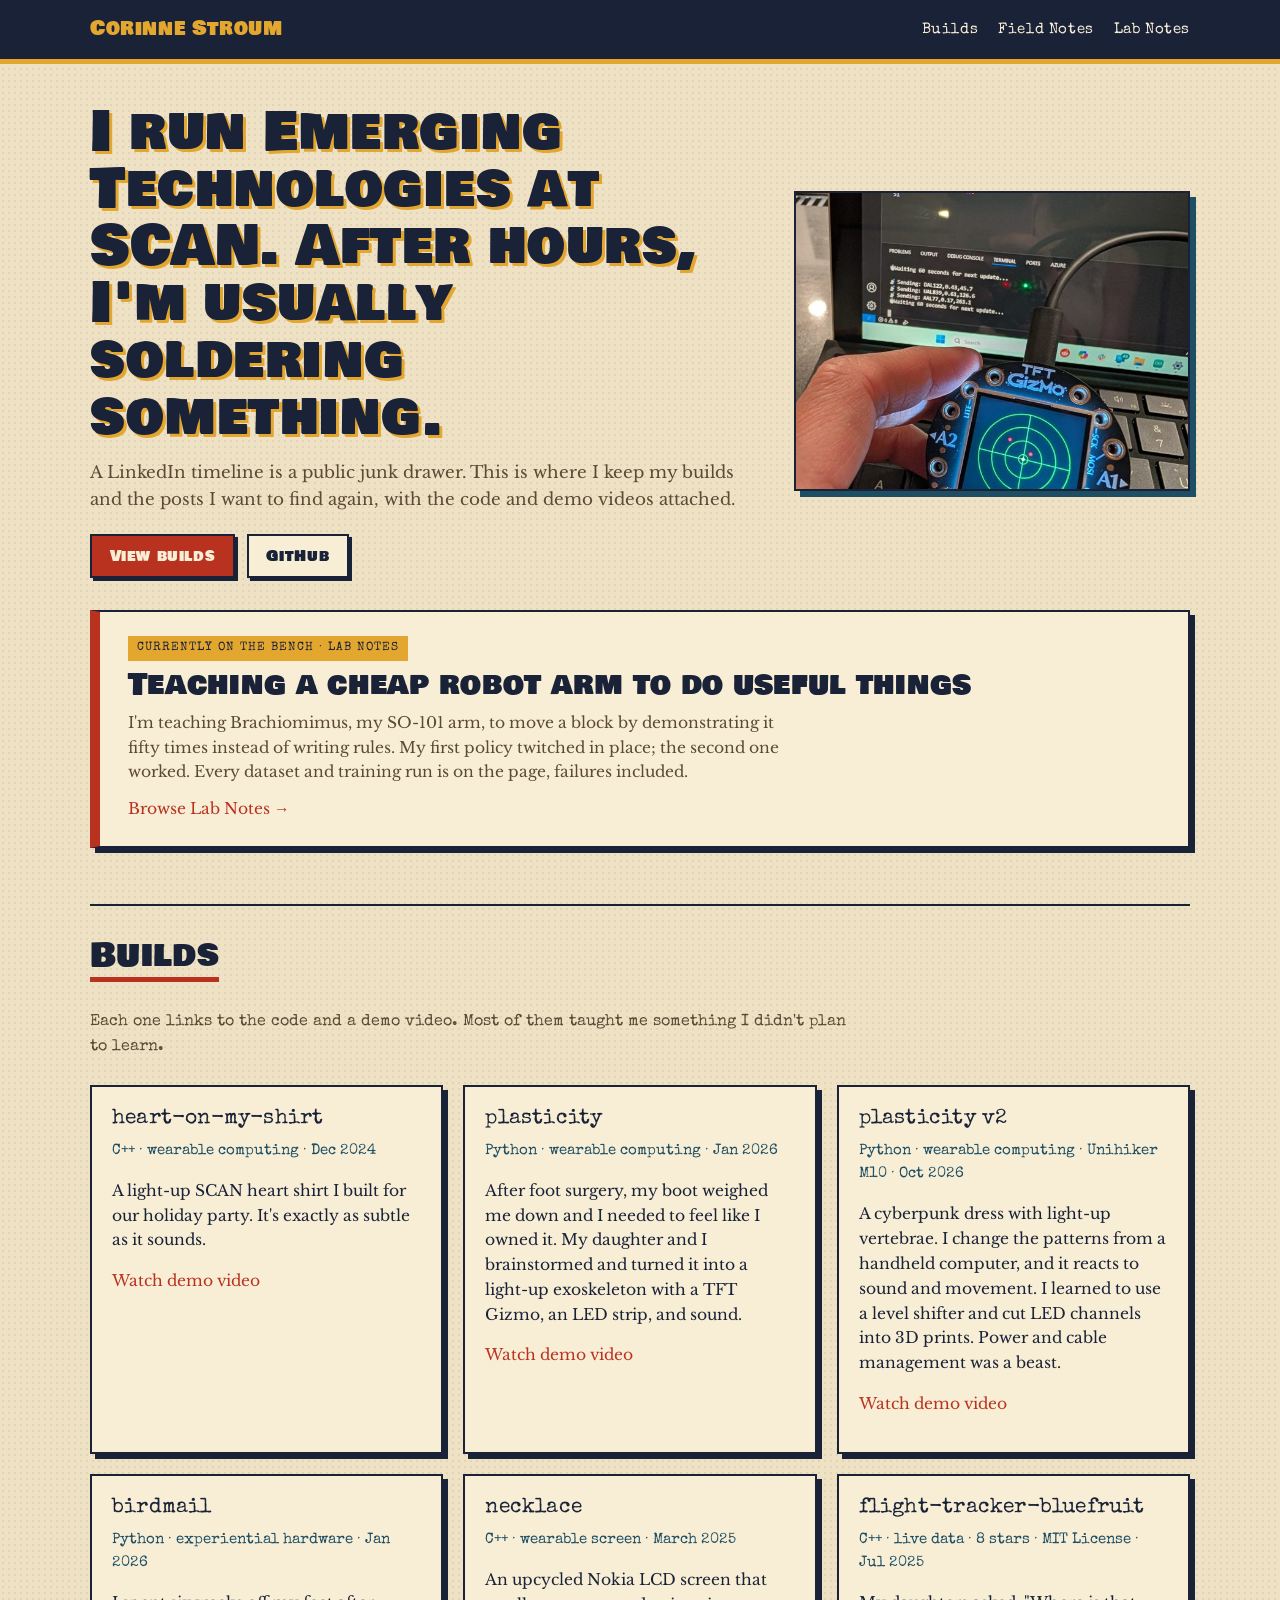
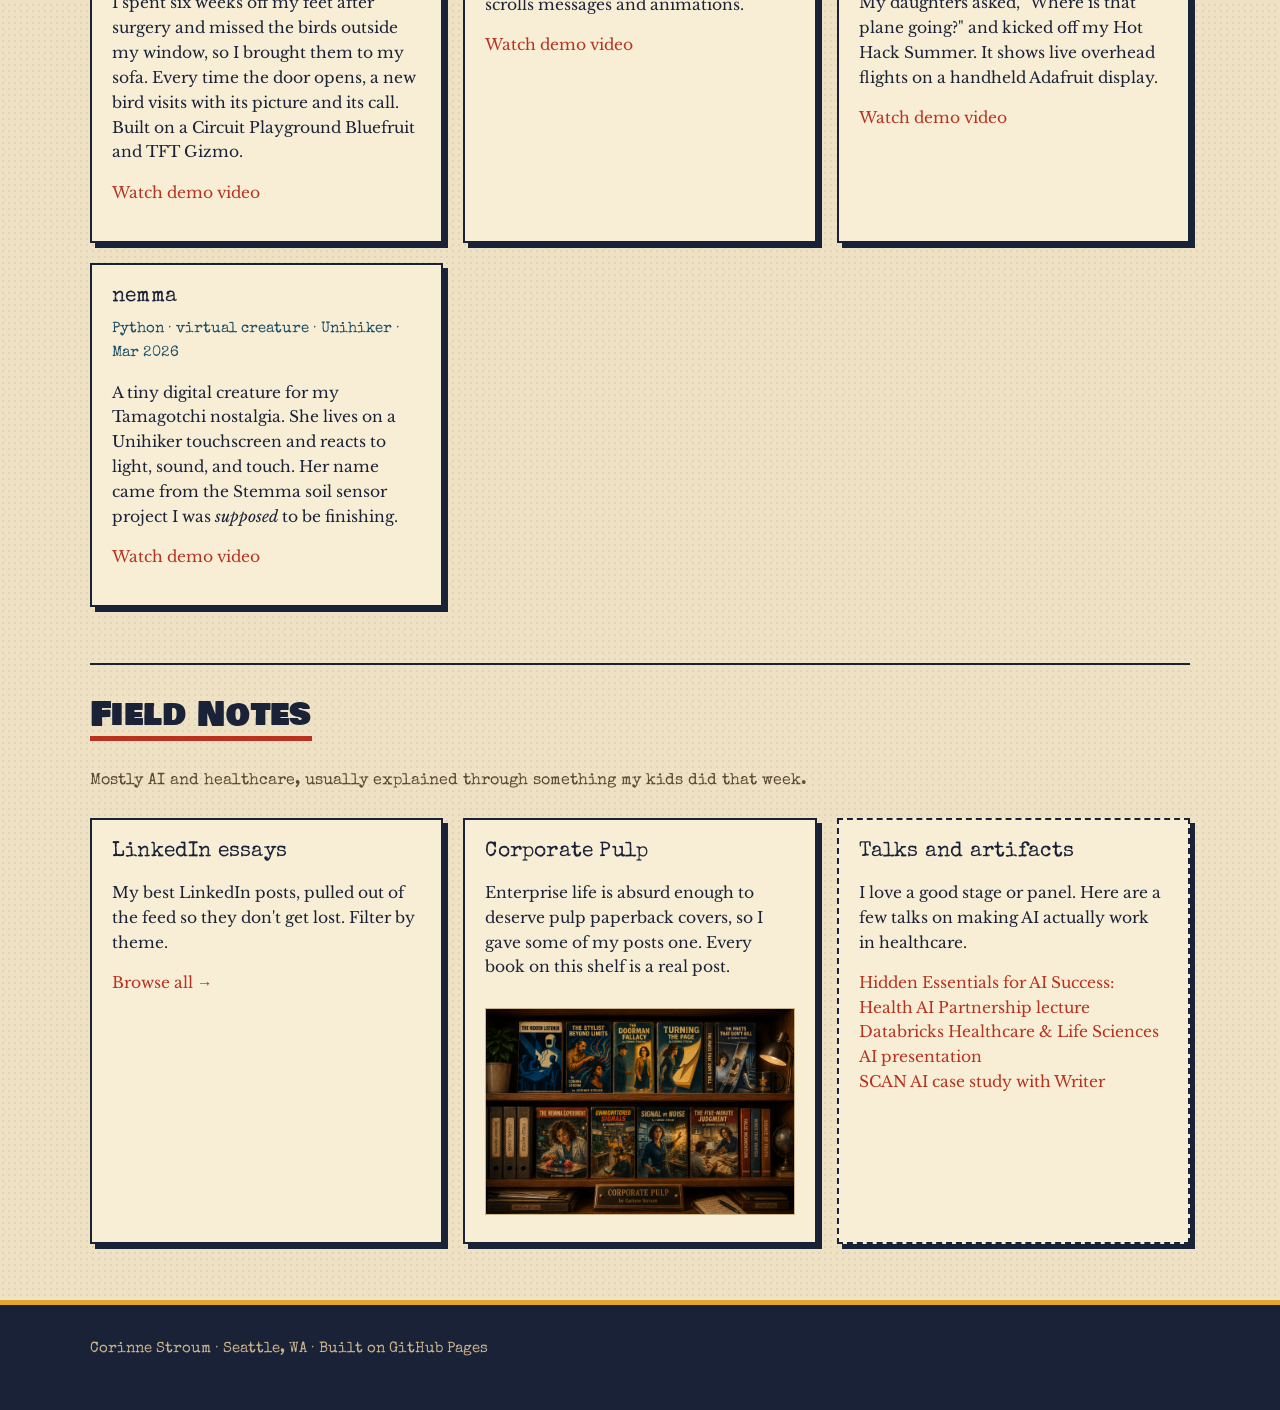
==== commit 7f135968: "Rewrite homepage copy in Corinne's voice; add corinne-voice skill Replace abstract triples and em da" ====
--- a/index.html
+++ b/index.html
@@ -233,11 +233,10 @@
   <main class="wrap">
     <section class="hero" id="top" style="border-top: none;">
       <div>
-        <h1>Work at the edge of systems, stories, and machines.</h1>
+        <h1>I run Emerging Technologies at SCAN. After hours, I'm usually soldering something.</h1>
         <p>
-          I build across enterprise AI, knowledge architecture, and physical computing.
-          This site is the canonical home for my work; projects, experiments, and notes
-          that connect strategy to things you can actually see, run, and touch.
+          A LinkedIn timeline is a public junk drawer. This is where I keep my builds and
+          the posts I want to find again, with the code and demo videos attached.
         </p>
         <div class="hero-links">
           <a class="button primary" href="#builds">View builds</a>
@@ -254,9 +253,9 @@
         <div class="kicker">Currently on the bench · Lab Notes</div>
         <h2>Teaching a cheap robot arm to do useful things</h2>
         <p>
-          These are my experiments on the SO-101, a small robot arm that learns a task by watching me
-          demonstrate it rather than by being programmed with explicit rules; the datasets, the trained
-          models, and the runs in simulation and on the real arm all live on the page below.
+          I'm teaching Brachiomimus, my SO-101 arm, to move a block by demonstrating it fifty times
+          instead of writing rules. My first policy twitched in place; the second one worked. Every
+          dataset and training run is on the page, failures included.
         </p>
         <a href="lab-notes.html">Browse Lab Notes →</a>
       </div>
@@ -265,7 +264,7 @@
     <section id="builds">
       <h2>Builds</h2>
       <p class="section-intro">
-        Selected projects — code, demos, and the thinking behind the builds.
+        Each one links to the code and a demo video. Most of them taught me something I didn't plan to learn.
       </p>
 
       <div class="grid">
@@ -273,8 +272,7 @@
           <h3><a href="https://github.com/cpstroum/heart-on-my-shirt" target="_blank" rel="noreferrer">heart-on-my-shirt</a></h3>
           <div class="meta">C++ · wearable computing · Dec 2024</div>
           <p>
-            A SCAN beaming heart shirt built for a holiday party. Physical computing, joyful engineering nonsense,
-            and communication in textile form.
+            A light-up SCAN heart shirt I built for our holiday party. It's exactly as subtle as it sounds.
           </p>
           <p><a href="https://www.youtube.com/shorts/X5aVGgbqIVI?feature=share" target="_blank" rel="noreferrer">Watch demo video</a></p>          
         </article>
@@ -283,8 +281,8 @@
           <h3><a href="https://github.com/cpstroum/plasticity" target="_blank" rel="noreferrer">plasticity</a></h3>
           <div class="meta">Python · wearable computing · Jan 2026</div>
           <p>
-            An aircast boot reimagined as an exoskeleton — TFT Gizmo, LED strip, and sound. Embodied interface design
-            at the intersection of recovery, adaptation, and hardware that talks back.
+            After foot surgery, my boot weighed me down and I needed to feel like I owned it. My daughter and I
+            brainstormed and turned it into a light-up exoskeleton with a TFT Gizmo, an LED strip, and sound.
           </p>
           <p><a href="https://youtube.com/shorts/4lvDuCM7rYA?feature=share" target="_blank" rel="noreferrer">Watch demo video</a></p>
         </article>
@@ -293,9 +291,9 @@
           <h3><a href="https://github.com/cpstroum/plasticity-v2" target="_blank" rel="noreferrer">plasticity v2</a></h3>
           <div class="meta">Python · wearable computing · Unihiker M10 · Oct 2026</div>
           <p>
-            A cyberpunk dress with light-up vertebrae that react to sound and movement, with patterns and colors
-            switched from a handheld computer. New skills: level shifting, cutting LED channels into 3D prints,
-            and taming power and cable strain.
+            A cyberpunk dress with light-up vertebrae. I change the patterns from a handheld computer, and it reacts
+            to sound and movement. I learned to use a level shifter and cut LED channels into 3D prints. Power and
+            cable management was a beast.
           </p>
           <p><a href="https://www.youtube.com/shorts/pFBPZOs3zG8" target="_blank" rel="noreferrer">Watch demo video</a></p>
         </article>
@@ -304,9 +302,9 @@
           <h3><a href="https://github.com/cpstroum/birdmail" target="_blank" rel="noreferrer">birdmail</a></h3>
           <div class="meta">Python · experiential hardware · Jan 2026</div>
           <p>
-            A door that introduces you to a new bird visitor each time it opens — image and sound with every
-            interaction. Built on Adafruit Circuit Playground Bluefruit and TFT Gizmo. Simple premise,
-            surprisingly alive in practice.
+            I spent six weeks off my feet after surgery and missed the birds outside my window, so I brought them
+            to my sofa. Every time the door opens, a new bird visits with its picture and its call. Built on a
+            Circuit Playground Bluefruit and TFT Gizmo.
           </p>
           <p><a href="https://youtube.com/shorts/HmwSf9EpsDc" target="_blank" rel="noreferrer">Watch demo video</a></p>
         </article>
@@ -314,7 +312,7 @@
           <h3>necklace</h3>
           <div class="meta">C++ · wearable screen · March 2025</div>
           <p>
-            An upcycled Nokia LCD screen used to scroll messages and animations
+            An upcycled Nokia LCD screen that scrolls messages and animations.
           </p>
           <p><a href="https://www.youtube.com/shorts/i9IcgzRyMqg?feature=share" target="_blank" rel="noreferrer">Watch demo video</a></p>
         </article>
@@ -322,8 +320,8 @@
           <h3><a href="https://github.com/cpstroum/flight-tracker-bluefruit" target="_blank" rel="noreferrer">flight-tracker-bluefruit</a></h3>
           <div class="meta">C++ · live data · 8 stars · MIT License · Jul 2025</div>
           <p>
-            Live overhead flight data on a handheld Adafruit display — a small machine that makes the invisible
-            infrastructure above you suddenly visible.
+            My daughters asked, "Where is that plane going?" and kicked off my Hot Hack Summer. It shows live
+            overhead flights on a handheld Adafruit display.
           </p>
           <p><a href="https://youtube.com/shorts/nHk_PbUhS0o" target="_blank" rel="noreferrer">Watch demo video</a></p>
         </article>
@@ -332,8 +330,8 @@
           <h3><a href="https://github.com/cpstroum/nemma" target="_blank" rel="noreferrer">nemma</a></h3>
           <div class="meta">Python · virtual creature · Unihiker · Mar 2026</div>
           <p>
-            A virtual creature that lives on a Unihiker — a small touchscreen Linux board you can hold in your hand.
-            Nemma is a companion you can play with, somewhere between a pet and a simulation.
+            A tiny digital creature for my Tamagotchi nostalgia. She lives on a Unihiker touchscreen and reacts to
+            light, sound, and touch. Her name came from the Stemma soil sensor project I was <em>supposed</em> to be finishing.
           </p>
           <p><a href="https://youtube.com/shorts/nHk_PbUhS0o?si=_15LoXSzSo2UAEq4" target="_blank" rel="noreferrer">Watch demo video</a></p>
         </article>
@@ -343,22 +341,21 @@
     <section id="field-notes">
       <h2>Field Notes</h2>
       <p class="section-intro">
-        Writing, observations, and thinking in public; especially the connective tissue between technical systems, design,
-        governance, and organizational reality.
+        Mostly AI and healthcare, usually explained through something my kids did that week.
       </p>
 
       <div class="grid">
         <article class="card">
           <h3><a href="writing.html">LinkedIn essays</a></h3>
-          <p>Writing on AI strategy, healthcare, hardware, and the spaces between — my best posts, filterable by theme.</p>
+          <p>My best LinkedIn posts, pulled out of the feed so they don't get lost. Filter by theme.</p>
           <p style="margin-top:0.75rem"><a href="writing.html">Browse all →</a></p>
         </article>
         
         <article class="card">
           <h3>Corporate Pulp</h3>
           <p>
-            A growing shelf of pulp-novel covers for the small absurdities of enterprise life — AI strategy,
-            healthcare ops, and hardware experiments, illustrated as paperbacks "by Corinne Stroum."
+            Enterprise life is absurd enough to deserve pulp paperback covers, so I gave some of my posts one.
+            Every book on this shelf is a real post.
           </p>
           <a href="writing.html?theme=Corporate%20Pulp"><img src="featured_images/bookshelf.png" alt="Shelf of illustrated pulp-novel covers titled Corporate Pulp by Corinne Stroum" style="width:100%; height:auto; border:1px solid var(--line); margin-top:0.75rem;"/></a>
         </article>
@@ -366,10 +363,10 @@
         <article class="card placeholder">
           <h3>Talks and artifacts</h3>
           <p>
-            Selected talks and presentations on AI systems, healthcare transformation, and applied AI governance.
-          </p>
-          <p>
-            <a href="https://healthaipartnership.org/insight/hidden-essentials-for-ai-success" target="_blank" rel="noreferrer">Hidden Essentials for AI Success — Health AI Partnership lecture</a><br>
+            I love a good stage or panel. Here are a few talks on making AI actually work in healthcare.
+          </p>
+          <p>
+            <a href="https://healthaipartnership.org/insight/hidden-essentials-for-ai-success" target="_blank" rel="noreferrer">Hidden Essentials for AI Success: Health AI Partnership lecture</a><br>
             <a href="https://youtu.be/_m02m-4pzvY" target="_blank" rel="noreferrer">Databricks Healthcare & Life Sciences AI presentation</a><br>
             <a href="https://writer.com/blog/scan-customer-story/" target="_blank" rel="noreferrer">SCAN AI case study with Writer</a>
           </p>
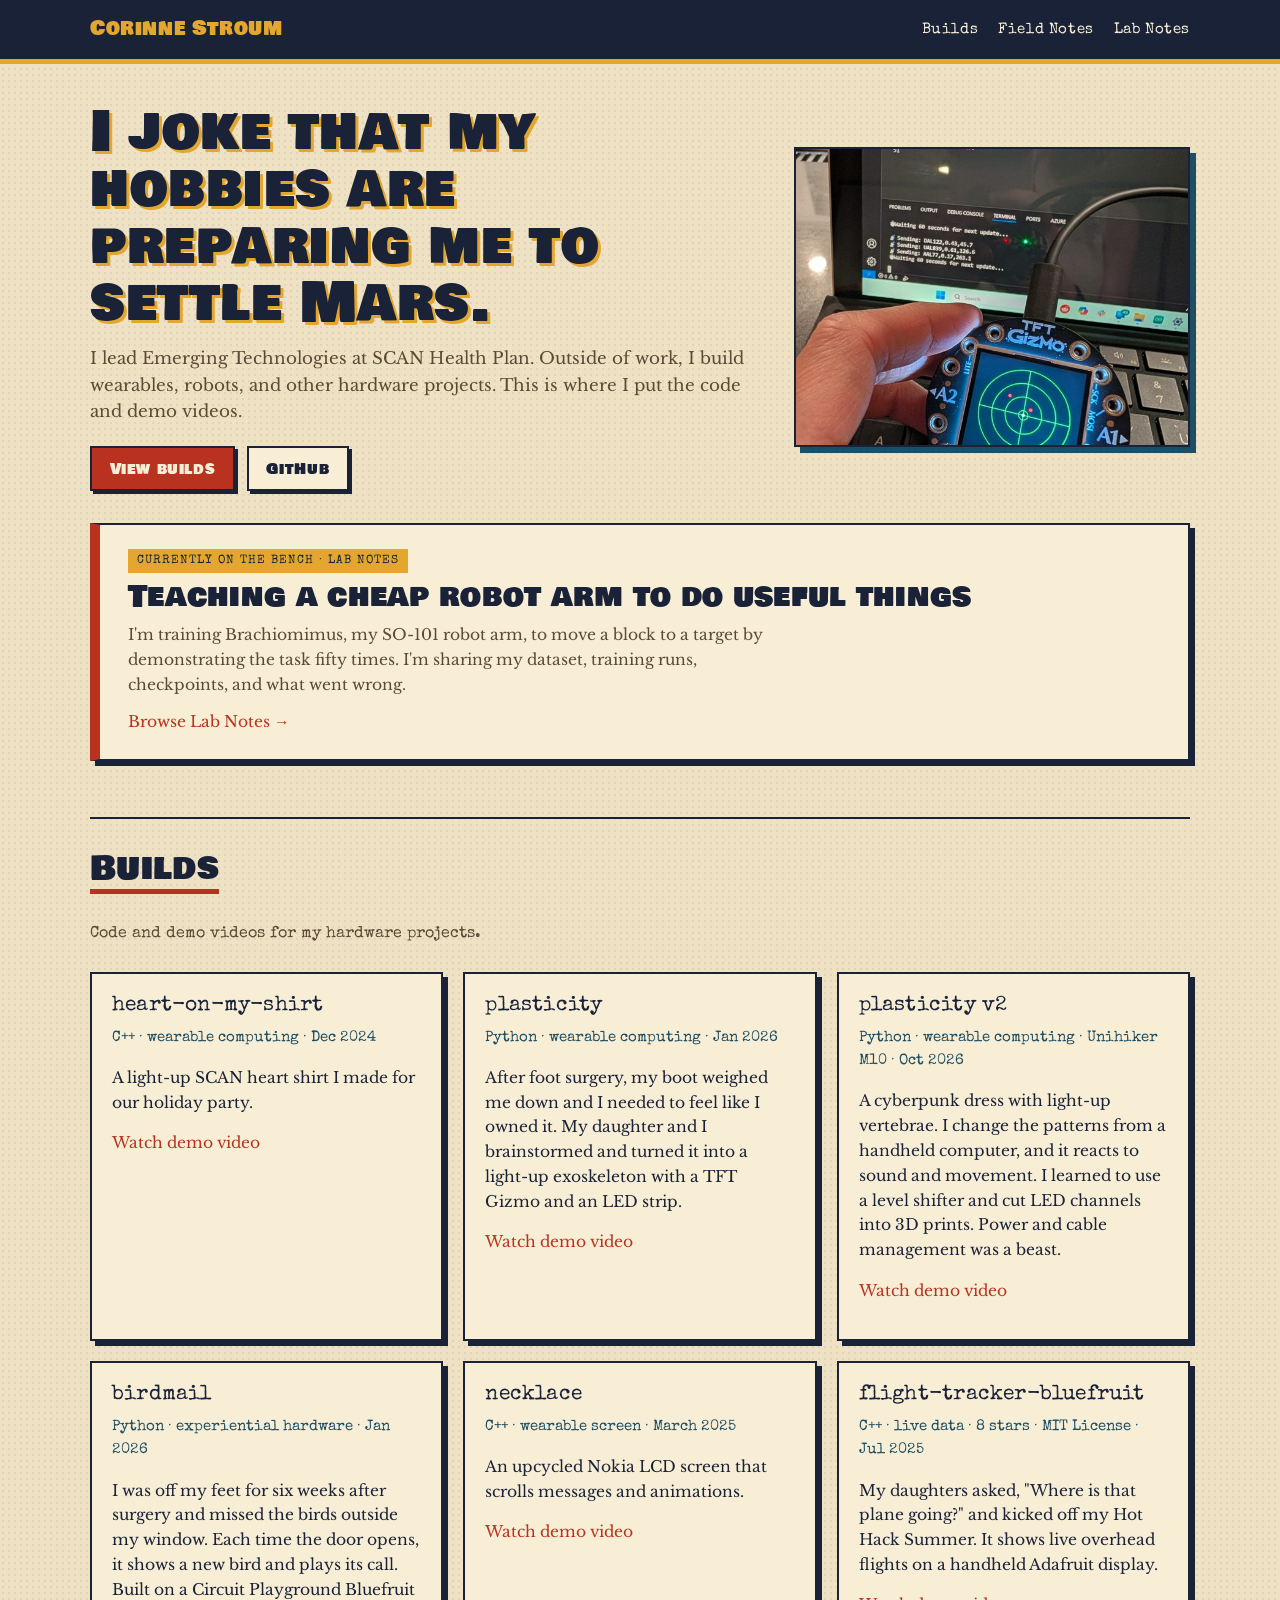
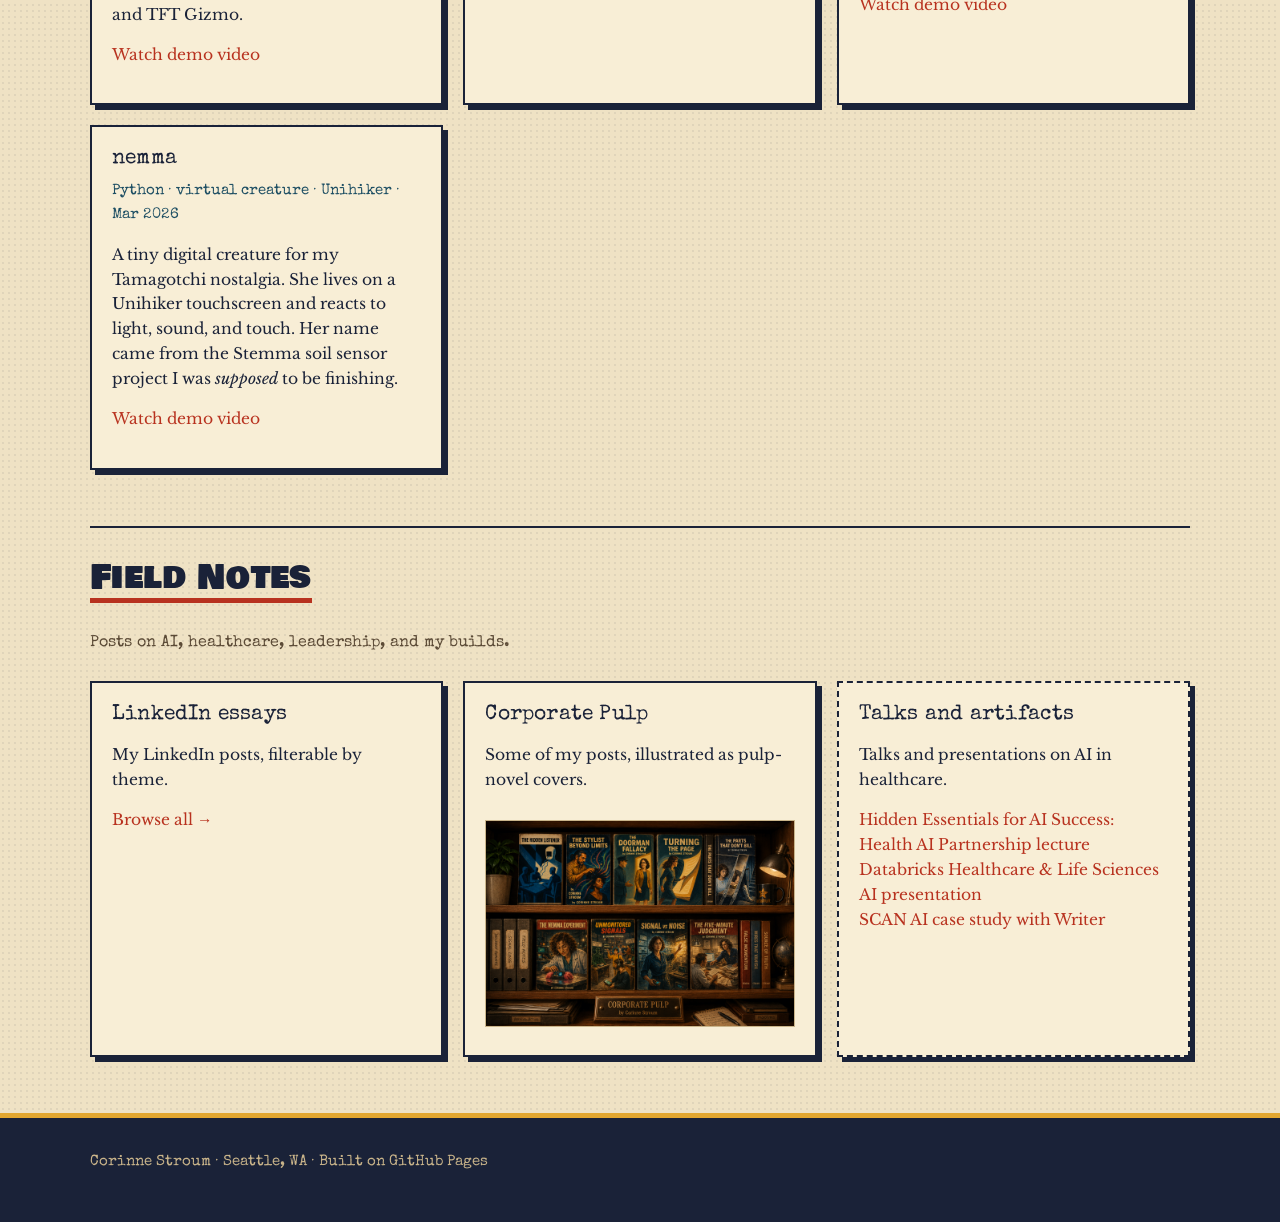
==== commit b8e78d2b: "Strip quips and invented closers from site copy; teach voice skill Claude's tics Co-Authored-By: Cla" ====
--- a/index.html
+++ b/index.html
@@ -233,10 +233,10 @@
   <main class="wrap">
     <section class="hero" id="top" style="border-top: none;">
       <div>
-        <h1>I run Emerging Technologies at SCAN. After hours, I'm usually soldering something.</h1>
+        <h1>I joke that my hobbies are preparing me to settle Mars.</h1>
         <p>
-          A LinkedIn timeline is a public junk drawer. This is where I keep my builds and
-          the posts I want to find again, with the code and demo videos attached.
+          I lead Emerging Technologies at SCAN Health Plan. Outside of work, I build wearables,
+          robots, and other hardware projects. This is where I put the code and demo videos.
         </p>
         <div class="hero-links">
           <a class="button primary" href="#builds">View builds</a>
@@ -253,9 +253,8 @@
         <div class="kicker">Currently on the bench · Lab Notes</div>
         <h2>Teaching a cheap robot arm to do useful things</h2>
         <p>
-          I'm teaching Brachiomimus, my SO-101 arm, to move a block by demonstrating it fifty times
-          instead of writing rules. My first policy twitched in place; the second one worked. Every
-          dataset and training run is on the page, failures included.
+          I'm training Brachiomimus, my SO-101 robot arm, to move a block to a target by demonstrating
+          the task fifty times. I'm sharing my dataset, training runs, checkpoints, and what went wrong.
         </p>
         <a href="lab-notes.html">Browse Lab Notes →</a>
       </div>
@@ -264,7 +263,7 @@
     <section id="builds">
       <h2>Builds</h2>
       <p class="section-intro">
-        Each one links to the code and a demo video. Most of them taught me something I didn't plan to learn.
+        Code and demo videos for my hardware projects.
       </p>
 
       <div class="grid">
@@ -272,7 +271,7 @@
           <h3><a href="https://github.com/cpstroum/heart-on-my-shirt" target="_blank" rel="noreferrer">heart-on-my-shirt</a></h3>
           <div class="meta">C++ · wearable computing · Dec 2024</div>
           <p>
-            A light-up SCAN heart shirt I built for our holiday party. It's exactly as subtle as it sounds.
+            A light-up SCAN heart shirt I made for our holiday party.
           </p>
           <p><a href="https://www.youtube.com/shorts/X5aVGgbqIVI?feature=share" target="_blank" rel="noreferrer">Watch demo video</a></p>          
         </article>
@@ -282,7 +281,7 @@
           <div class="meta">Python · wearable computing · Jan 2026</div>
           <p>
             After foot surgery, my boot weighed me down and I needed to feel like I owned it. My daughter and I
-            brainstormed and turned it into a light-up exoskeleton with a TFT Gizmo, an LED strip, and sound.
+            brainstormed and turned it into a light-up exoskeleton with a TFT Gizmo and an LED strip.
           </p>
           <p><a href="https://youtube.com/shorts/4lvDuCM7rYA?feature=share" target="_blank" rel="noreferrer">Watch demo video</a></p>
         </article>
@@ -302,9 +301,8 @@
           <h3><a href="https://github.com/cpstroum/birdmail" target="_blank" rel="noreferrer">birdmail</a></h3>
           <div class="meta">Python · experiential hardware · Jan 2026</div>
           <p>
-            I spent six weeks off my feet after surgery and missed the birds outside my window, so I brought them
-            to my sofa. Every time the door opens, a new bird visits with its picture and its call. Built on a
-            Circuit Playground Bluefruit and TFT Gizmo.
+            I was off my feet for six weeks after surgery and missed the birds outside my window. Each time the
+            door opens, it shows a new bird and plays its call. Built on a Circuit Playground Bluefruit and TFT Gizmo.
           </p>
           <p><a href="https://youtube.com/shorts/HmwSf9EpsDc" target="_blank" rel="noreferrer">Watch demo video</a></p>
         </article>
@@ -341,21 +339,20 @@
     <section id="field-notes">
       <h2>Field Notes</h2>
       <p class="section-intro">
-        Mostly AI and healthcare, usually explained through something my kids did that week.
+        Posts on AI, healthcare, leadership, and my builds.
       </p>
 
       <div class="grid">
         <article class="card">
           <h3><a href="writing.html">LinkedIn essays</a></h3>
-          <p>My best LinkedIn posts, pulled out of the feed so they don't get lost. Filter by theme.</p>
+          <p>My LinkedIn posts, filterable by theme.</p>
           <p style="margin-top:0.75rem"><a href="writing.html">Browse all →</a></p>
         </article>
         
         <article class="card">
           <h3>Corporate Pulp</h3>
           <p>
-            Enterprise life is absurd enough to deserve pulp paperback covers, so I gave some of my posts one.
-            Every book on this shelf is a real post.
+            Some of my posts, illustrated as pulp-novel covers.
           </p>
           <a href="writing.html?theme=Corporate%20Pulp"><img src="featured_images/bookshelf.png" alt="Shelf of illustrated pulp-novel covers titled Corporate Pulp by Corinne Stroum" style="width:100%; height:auto; border:1px solid var(--line); margin-top:0.75rem;"/></a>
         </article>
@@ -363,7 +360,7 @@
         <article class="card placeholder">
           <h3>Talks and artifacts</h3>
           <p>
-            I love a good stage or panel. Here are a few talks on making AI actually work in healthcare.
+            Talks and presentations on AI in healthcare.
           </p>
           <p>
             <a href="https://healthaipartnership.org/insight/hidden-essentials-for-ai-success" target="_blank" rel="noreferrer">Hidden Essentials for AI Success: Health AI Partnership lecture</a><br>
